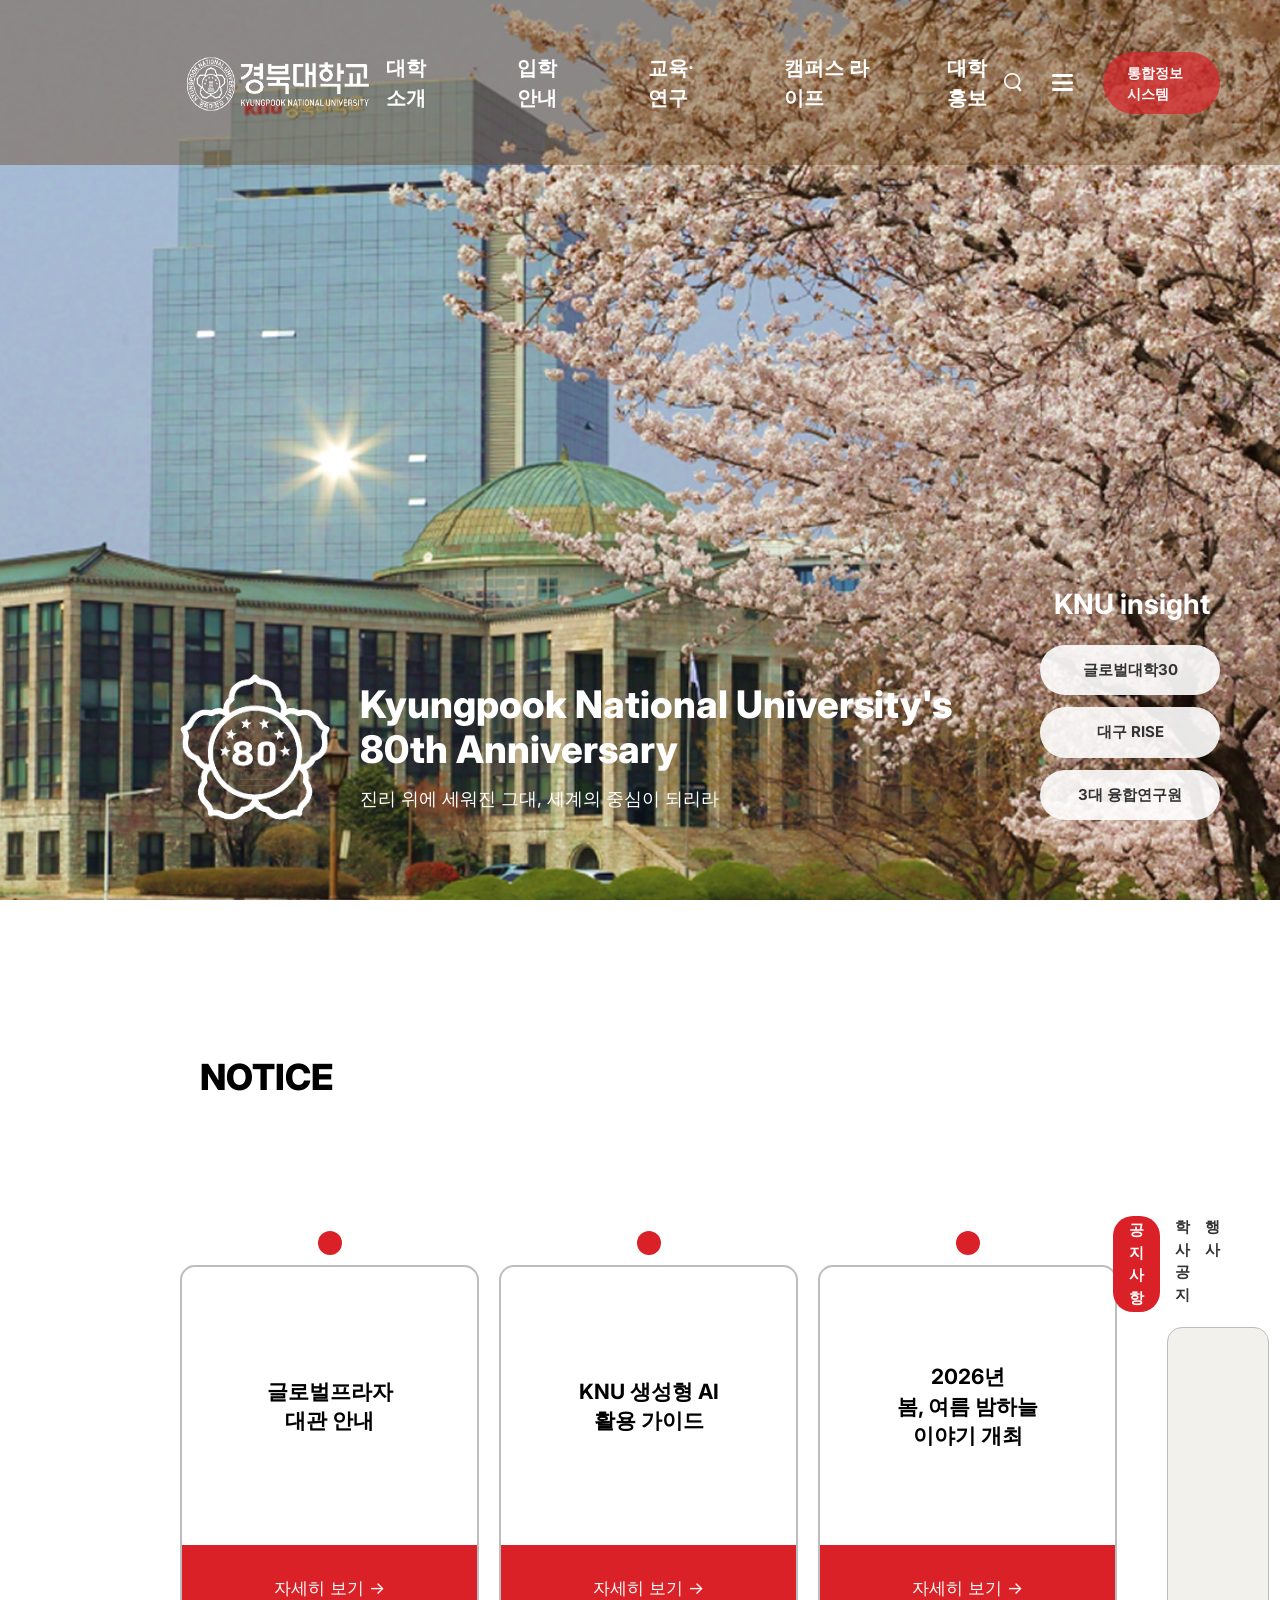
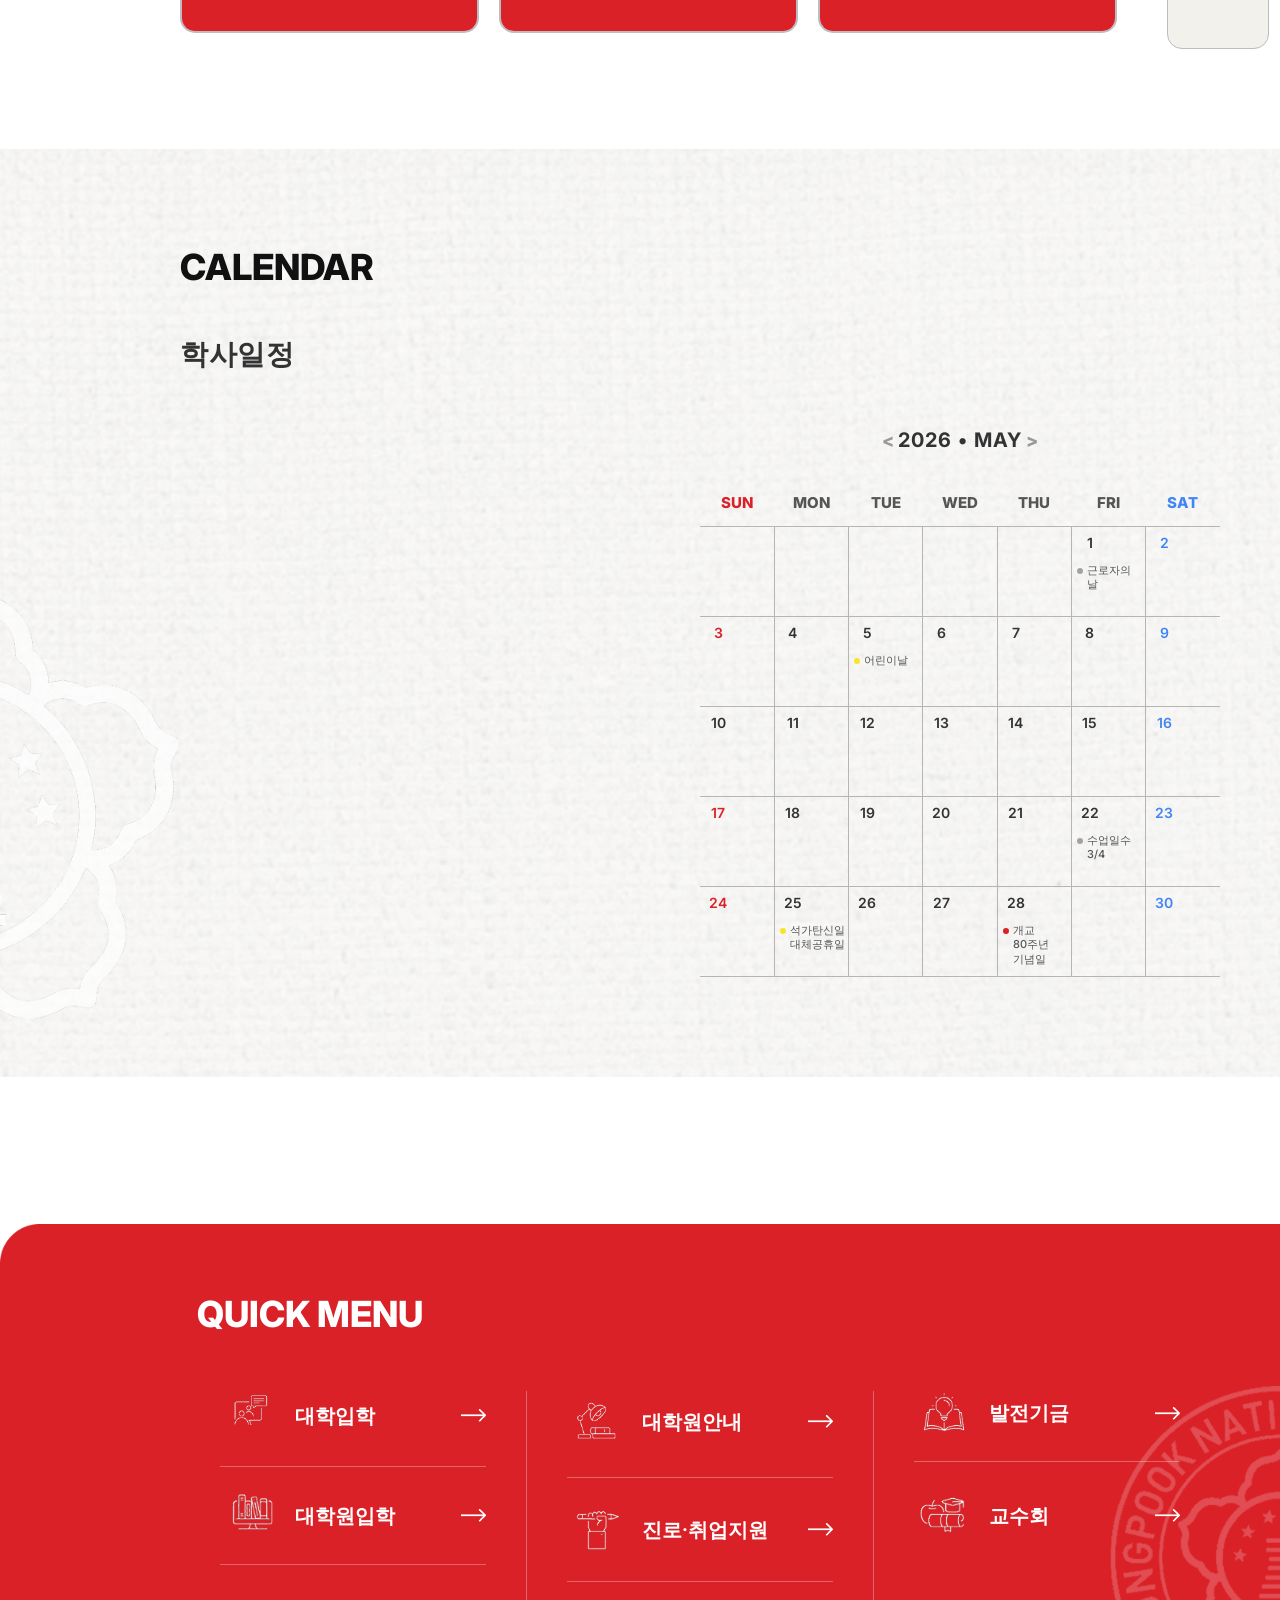
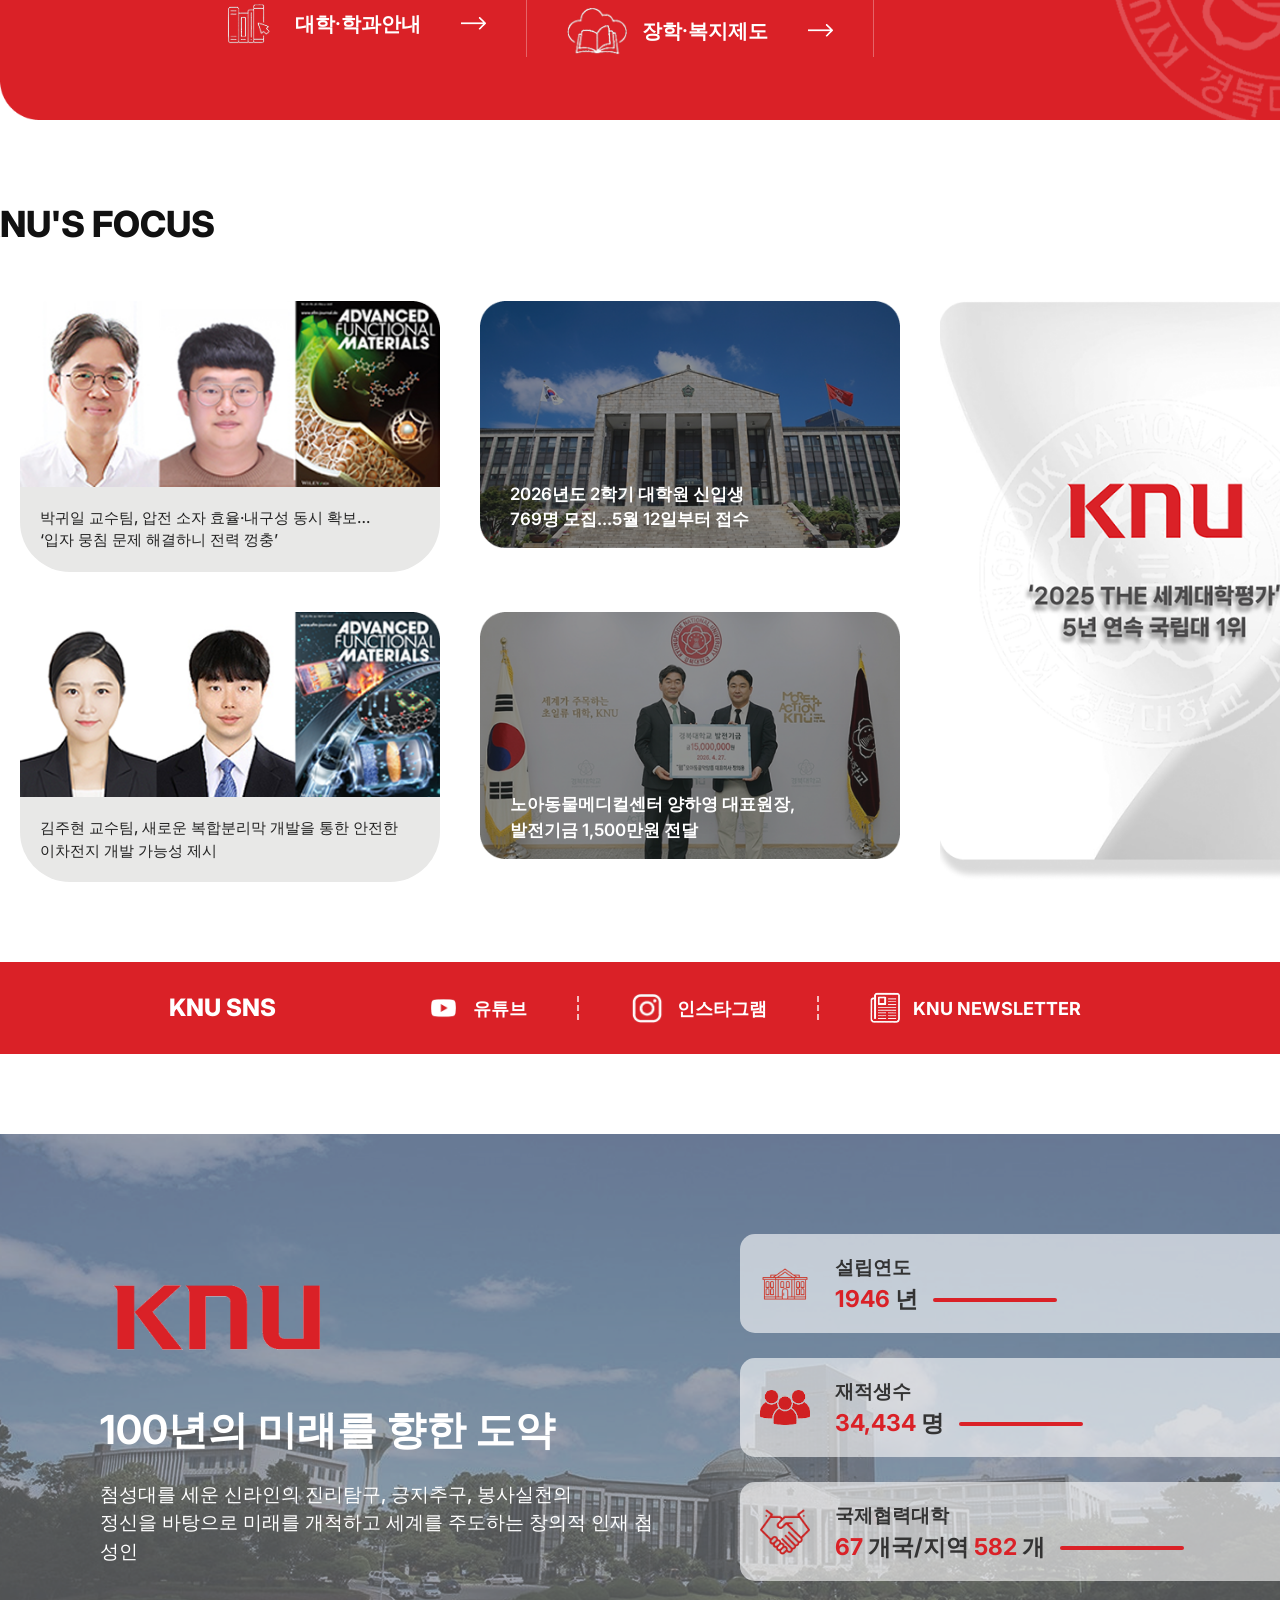
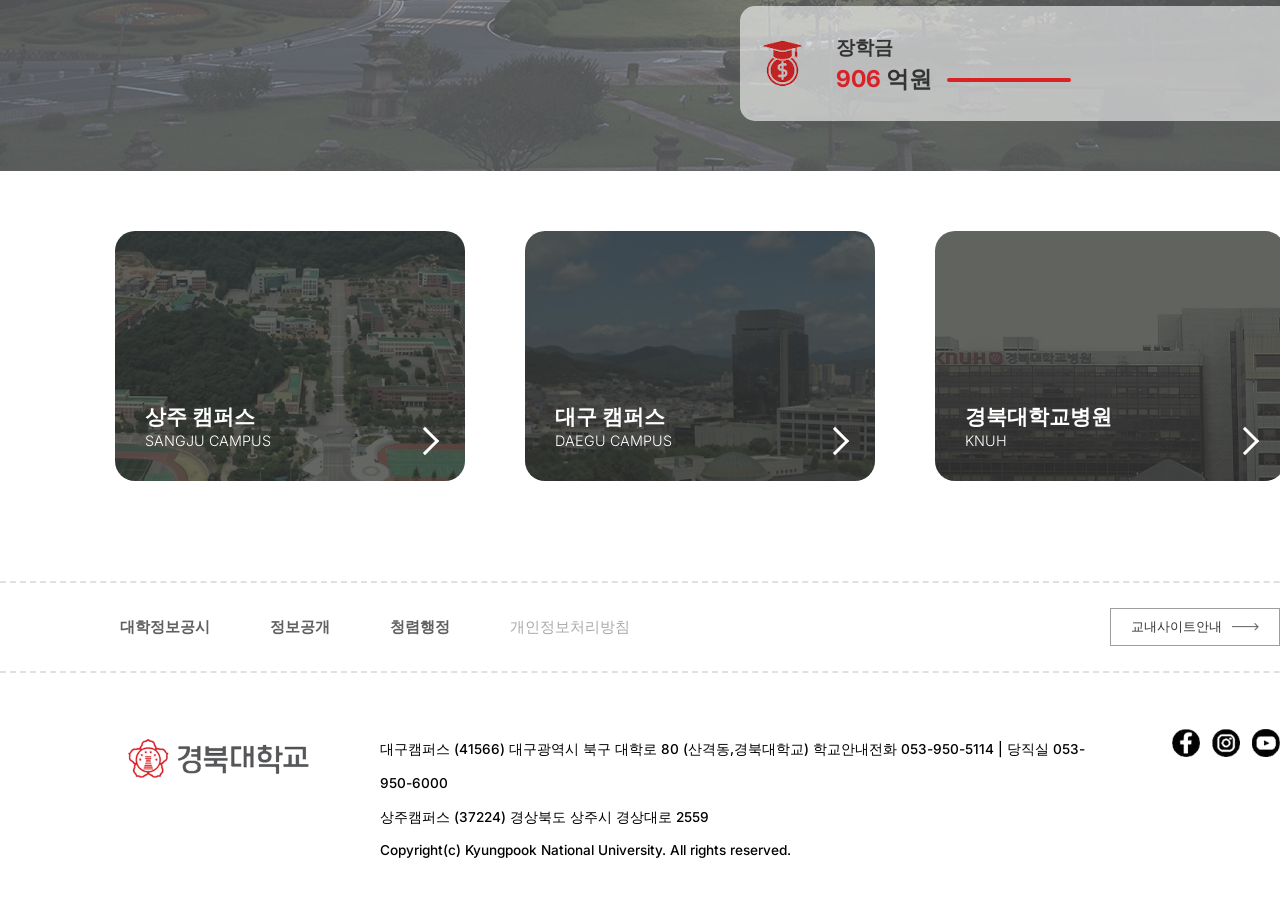
==== index.html @ 0dc63faa "web" ====
<!DOCTYPE html>
<html lang="ko">
<head>
  <meta charset="UTF-8">
  <meta name="viewport" content="width=device-width, initial-scale=1.0">
  <title>경북대학교</title>

  <link rel="icon" href="images/favicon.ico" type="image/png">

  <!--font-->
  <link href="https://fonts.googleapis.com/css2?family=Inter:ital,opsz,wght@0,14..32,100..900;1,14..32,100..900&display=swap" rel="stylesheet">

  <!--css-->
  <link rel="stylesheet" href="css/reset.css">
  <link rel="stylesheet" href="css/main.css">
<body>
  <div id="wrap">

    <div class="main-visual">

      <header class="header">
        <div class="inner flex-between">
          <h1 class="logo">
            <a href="index.html">
              <img src="images/main_logo.png" alt="경북대학교">
            </a>
          </h1>

          <nav class="gnb">
            <ul>
              <li><a href="introduce.html">대학소개</a></li>
              <li><a href="admission.html">입학안내</a></li>
              <li><a href="education.html">교육·연구</a></li>
              <li><a href="campus.html">캠퍼스 라이프</a></li>
              <li><a href="promotion.html">대학홍보</a></li>
            </ul>
          </nav>

          <div class="util">
            <button class="btn-icon"><img src="images/main_icon1.png" alt="돋보기"></button>
            <button class="btn-icon"><img src="images/main_icon2.png" alt="전체보기"></button>
            <a href="https://appfn.knu.ac.kr/login.knu?agentId=4" class="btn-red">통합정보시스템</a>
          </div>
        </div>
      </header>

      <div class="visual-content">
        <div class="inner flex-between align-bottom">
          <div class="anni-box">
            <img src="images/main_80logo.png" alt="80주년로고" class="anni-logo">
            <div class="anni-txt">
              <h2>Kyungpook National University's<br>80th Anniversary</h2>
              <p>진리 위에 세워진 그대, 세계의 중심이 되리라</p>
            </div>
          </div>

          <div class="insight">
            <h3>KNU insight</h3>
            <ul>
              <li><a href="#">글로벌대학30</a></li>
              <li><a href="#">대구 RISE</a></li>
              <li><a href="#">3대 융합연구원</a></li>
            </ul>
          </div>

        </div>
      </div>

    </div>

    <section class="notice">
      <div class="inner">
        <h2 class="sec-title">NOTICE</h2>

        <div class="notice-wrap flex-between align-top">

          <div class="card-area">
            <div class="notice-card">
              <span class="dot"></span>
              <div class="txt-box">
                <div class="card-txt">
                  <h3>글로벌프라자<br>대관 안내</h3>
                </div>
                <a href="#" class="card-btn">자세히 보기 &rarr;</a>
              </div>  
            </div>

            <div class="notice-card">
              <span class="dot"></span>
              <div class="txt-box">
                <div class="card-txt">
                  <h3>KNU 생성형 AI<br>활용 가이드</h3>
                </div>
                <a href="#" class="card-btn">자세히 보기 &rarr;</a>
              </div>  
            </div>

            <div class="notice-card">
              <span class="dot"></span>
              <div class="txt-box">
                <div class="card-txt">
                  <h3>2026년<br>봄, 여름 밤하늘<br>이야기 개최</h3>
                </div>
                <a href="#" class="card-btn">자세히 보기 &rarr;</a>
                </div>
            </div>

          </div>

          <div class="list-area">
            <div class="tab-menu">
              <a href="#" class="active">공지사항</a>
              <a href="#">학사공지</a>
              <a href="#">행사</a>
            </div>
            <div class="list-box">
              <ul>
                <li><a href="#">[사범대학] 전국 대학생 공공데이터 활용 창업 경진대회 개최 안내</a></li>
                <li><a href="#">졸업생 및 제적생 웹메일 계정 삭제 안내</a></li>
                <li><a href="#">경북대학교 대학혁신위원회 규정 전부개정(안) 재공고</a></li>
                <li><a href="#">전북대-경북대-전남대-충남대 연합 2026 나라사랑 독도사랑 국토탐방단 선발자 공고</a></li>
                <li><a href="#">[언어교육센터(토익)] 2026년 5월 23일(토) 졸업자격 모의토익 실시간 직전대비 온라인 특강</a></li>
              </ul>
            </div>
          </div>
        
        </div>
      </div>
    </section>

    <section class="bg-section">
      <div class="inner">

        <div class="calendar-card">

          <div class="cal-top">
            <div class="cal-title-box">
              <h3 class="cal-title">CALENDAR</h3>
              <span class="cal-subtitle">학사일정</span>
            </div>
          </div>

          <div class="cal-content flex-end">
            <div class="cal-table-wrap">

              <div class="cal-nav">
                <button class="btn-prev">&lt;</button>
                <span class="cal-month">2026 &bull; MAY</span>
                <button class="btn-next">&gt;</button>
              </div>

              <table class="cal-table">
                <thead>
                  <tr>
                    <th class="sun">SUN</th>
                    <th>MON</th>
                    <th>TUE</th>
                    <th>WED</th>
                    <th>THU</th>
                    <th>FRI</th>
                    <th class="sat">SAT</th>
                  </tr>
                </thead>
                <tbody>
                  <tr>
                    <td></td>
                    <td></td>
                    <td></td>
                    <td></td>
                    <td></td>
                    <td>
                      <div class="date-cell">
                        <span class="num">1</span>
                        <div class="event-item">
                          <span class="dot dot-grey"></span><span class="e-txt">근로자의 날</span>
                        </div>
                      </div>
                    </td>
                    <td>
                      <div class="date-cell sat"><span class="num">2</span></div>
                    </td>
                  </tr>

                  <tr>
                    <td><div class="date-cell sun"><span class="num">3</span></div></td>
                    <td><div class="date-cell"><span class="num">4</span></div></td>
                    <td>
                      <div class="date-cell">
                        <span class="num">5</span>
                        <div class="event-item">
                          <span class="dot dot-yellow"></span><span class="e-txt">어린이날</span>
                        </div>
                      </div>
                    </td>
                    <td><div class="date-cell"><span class="num">6</span></div></td>
                    <td><div class="date-cell"><span class="num">7</span></div></td>
                    <td><div class="date-cell"><span class="num">8</span></div></td>
                    <td><div class="date-cell sat"><span class="num">9</span></div></td>
                  </tr>

                  <tr>
                    <td><div class="date-cell"><span class="num">10</span></div></td>
                    <td><div class="date-cell"><span class="num">11</span></div></td>
                    <td><div class="date-cell"><span class="num">12</span></div></td>
                    <td><div class="date-cell"><span class="num">13</span></div></td>
                    <td><div class="date-cell"><span class="num">14</span></div></td>
                    <td><div class="date-cell"><span class="num">15</span></div></td>
                    <td><div class="date-cell sat"><span class="num">16</span></div></td>
                  </tr>

                  <tr>
                    <td><div class="date-cell sun"><span class="num">17</span></div></td>
                    <td><div class="date-cell"><span class="num">18</span></div></td>
                    <td><div class="date-cell"><span class="num">19</span></div></td>
                    <td><div class="date-cell"><span class="num">20</span></div></td>
                    <td><div class="date-cell"><span class="num">21</span></div></td>
                    <td>
                      <div class="date-cell">
                        <span class="num">22</span>
                        <div class="event-item">
                          <span class="dot dot-grey"></span><span class="e-txt">수업일수 3/4</span>
                    </td>
                    <td><div class="date-cell sat"><span class="num">23</span></div></td>
                  </tr>

                  <tr>
                    <td><div class="date-cell sun"><span class="num">24</span></div></td>
                    <td>
                      <div class="date-cell">
                        <span class="num">25</span>
                        <div class="event-item">
                          <span class="dot dot-yellow"></span><span class="e-txt">석가탄신일 대체공휴일</span>
                        </div>
                      </div>
                    </td>
                    <td><div class="date-cell"><span class="num">26</span></div></td>
                    <td><div class="date-cell"><span class="num">27</span></div></td>
                    <td>
                      <div class="date-cell">
                        <span class="num">28</span>
                        <div class="event-item">
                          <span class="dot dot-red"></span><span class="e-txt">개교 80주년 기념일</span>
                        </div>
                      </div>
                    </td>
                    <td></td> <td><div class="date-cell sat"><span class="num">30</span></div></td>
                  </tr>
                </tbody>
              </table>

            </div>
          </div>
          
        </div>

      </div>
    </section>

    <section class="quick-menu">
      <div class="inner">
        <h2 class="qm-title">QUICK MENU</h2>

        <div class="qm-wrap">
          <ul class="qm-list">
            <li><a href="#">
                <img src="images/quickmenu_1.png" alt="대학입학">
                <span>대학입학</span>
                <span class="arrow-icon"></span>
            </a></li>
            <li><a href="#">
                <img src="images/quickmenu_2.png" alt="대학원입학">
                <span>대학원입학</span>
                <span class="arrow-icon"></span>
            </a></li>
            <li><a href="#">
                <img src="images/quickmenu_3.png" alt="학과안내">
                <span>대학·학과안내</span>
                <span class="arrow-icon"></span>
            </a></li>
          </ul>

          <ul class="qm-list">
            <li><a href="#">
                <img src="images/quickmenu_4.png" alt="대학원안내">
                <span>대학원안내</span>
                <span class="arrow-icon"></span>
            </a></li>
            <li><a href="#">
                <img src="images/quickmenu_5.png" alt="취업지원">
                <span>진로·취업지원</span>
                <span class="arrow-icon"></span>
            </a></li>
            <li><a href="#">
                <img src="images/quickmenu_6.png" alt="복지제도">
                <span>장학·복지제도</span>
                <span class="arrow-icon"></span>
            </a></li>
          </ul>

          <ul class="qm-list">
            <li><a href="#">
                <img src="images/quickmenu_7.png" alt="발전기금">
                <span>발전기금</span>
                <span class="arrow-icon"></span>
            </a></li>
            <li><a href="#">
                <img src="images/quickmenu_8.png" alt="교수회">
                <span>교수회</span>
                <span class="arrow-icon"></span>
            </a></li>
          </ul>
        </div>
      </div>
    </section>

    <section class="focus-section">
      <header class="section-header">
        <h2 class="header-title">KNU'S FOCUS</h2>
      </header>

      <div class="focus-layout">
        <div class="focus-left-grid">

          <div class="grid-column">
            <div class="card new-card">
              <div class="img-wrapper">
                <img src="images/knufocus_news1.png" alt="뉴스1">
              </div>
              <p class="news-txt">박귀일 교수팀, 압전 소자 효율‧내구성 동시 확보… <br>
              ‘입자 뭉침 문제 해결하니 전력 껑충’</p>
            </div>
            <div class="card new-card">
              <div class="img-wrapper">
                <img src="images/knufocus_news2.png" alt="뉴스2">
              </div>
              <p class="news-txt">김주현 교수팀, 새로운 복합분리막 개발을 통한 안전한<br>
              이차전지 개발 가능성 제시</p>
            </div>
          </div>

          <div class="grid-column">
            <div class="card bg-card">
              <img src="images/knufocus_news3.png" alt="뉴스3">
              <div class="overlay">
                <p>2026년도 2학기 대학원 신입생<br>769명 모집...5월 12일부터 접수</p>
              </div>
            </div>
            <div class="card bg-card">
              <img src="images/knufocus_news4.png" alt="뉴스4">
              <div class="overlay">
                <p>노아동물메디컬센터 양하영 대표원장,<br>발전기금 1,500만원 전달</p>
              </div>
            </div>
          </div>

        </div>

        <div class="focus-right">
          <div class="card tall-card">
            <img src="images/knufocus_news5.png" alt="뉴스5">
          </div>
        </div>
      </div>
    </section>
    
    <section class="sns-banner">
      <div class="inner">
        <h2 class="sns-title">KNU SNS</h2>

        <div class="sns-links">
          <a href="https://www.youtube.com/c/knu%EA%B2%BD%EB%B6%81%EB%8C%80%ED%95%99%EA%B5%90" class="sns-item">
            <img src="images/sns_icon_you.png" alt="유튜브">
            <span>유튜브</span>
          </a>

          <span class="divider"></span>

          <a href="https://www.instagram.com/knuofficial/" class="sns-item">
            <img src="images/sns_icon_insta.png" alt="인스타그램">
            <span>인스타그램</span>
          </a>

          <span class="divider"></span>

          <a href="https://www.knu.ac.kr/wbbs/wbbs/bbs/btin/list.action?bbs_cde=28&menu_idx=214" class="sns-item">
            <img src="images/sns_icon_news.png" alt="뉴스레터">
            <span>KNU NEWSLETTER</span>
          </a>

        </div>
      </div>
    </section>

    <section class="info-section">
      <div class="container">
        <div class="content-left">
          <img src="images/knu_red_logo.png" alt="KNU logo" class="logo">
          <h1>100년의 미래를 향한 도약</h1>
          <p>첨성대를 세운 신라인의 진리탐구, 긍지추구, 봉사실천의<br>
            정신을 바탕으로 미래를 개척하고 세계를 주도하는 창의적 인재 첨성인</p>
        </div>

        <div class="stats-right">
          <div class="stat-item">
            <img src="images/icon_1946.png" alt="설립연도">
            <div class="wrapper">
              <p class="label">설립연도</p>
              <div class="value-line-container">
                <p class="value"><span class="highlights">1946</span> 년</p>
                <div class="line" style="width: 60%;"></div>
              </div>
            </div>
          </div>

          <div class="stat-item">
            <img src="images/icon_34434.png" alt="재적생수">
            <div class="wrapper">
              <p class="label">재적생수</p>
              <div class="value-line-container">
                <p class="value"><span class="highlights">34,434</span> 명</p>
                <div class="line" style="width: 85%;"></div>
              </div>
            </div>
          </div>

          <div class="stat-item">
            <img src="images/icon_582.png" alt="국제협력대학">
            <div class="wrapper">
              <p class="label">국제협력대학</p>
              <div class="value-line-container">
                <p class="value"><span class="highlights">67</span> 개국/지역 <span class="highlights">582</span> 개</p>
                <div class="line" style="width: 40%;"></div>
              </div>
            </div>
          </div>
          
          <div class="stat-item">
            <img src="images/icon_906.png" alt="장학금">
            <div class="wrapper last-wrapper">
              <p class="label">장학금</p>
              <div class="value-line-container">
                <p class="value"><span class="highlights">906</span> 억원</p>
                <div class="line" style="width: 70%;"></div>
              </div>
            </div>
          </div>
        </div>
      </div>
    </section>

    <section class="campus-section">
      <div class="campus-container">
        <div class="campus-card">
          <img src="images/campus_sangju.png" alt="상주 캠퍼스">
          <div class="card-text">
            <div class="text-group">
              <h3>상주 캠퍼스<br><span>SANGJU CAMPUS</span></h3>
            </div>
            <div class="arrow"></div>
          </div>
        </div>

        <div class="campus-card">
          <img src="images/campus_daegu.png" alt="대구 캠퍼스">
          <div class="card-text">
            <div class="text-group">
              <h3>대구 캠퍼스<br><span>DAEGU CAMPUS</span></h3>
            </div>
            <div class="arrow"></div>
          </div>
        </div>

        <div class="campus-card">
          <img src="images/campus_knuh.png" alt="경북대학교병원">
          <div class="card-text">
            <div class="text-group">
              <h3>경북대학교병원<br><span>KNUH</span></h3>
            </div>
            <div class="arrow"></div>
          </div>
        </div>
      </div>
    </section>
    
    <footer class="footer">
      <div class="footer-line-wrapper">
        <div class="footer-container">
          <div class="footer-links">
            <div class="nav-links">
              <span>대학정보공시</span>
              <span>정보공개</span>
              <span>청렴행정</span>
              <span class="light-text">개인정보처리방침</span>
            </div>
            <div class="site-map-box">
              교내사이트안내 <img src="images/footer_arrow.png" class="footer-arrow">
            </div>
          </div>
        </div>
      </div>

      <div class="footer-container">
        <div class="footer-bottom">
          <img src="images/footer_logo.png" class="footer-logo">
          <div class="footer-address">
            <p>대구캠퍼스 (41566) 대구광역시 북구 대학로 80 (산격동,경북대학교) 학교안내전화 053-950-5114 | 당직실 053-950-6000</p>
            <p>상주캠퍼스 (37224) 경상북도 상주시 경상대로 2559</p>
            <p class="copyright">Copyright(c) Kyungpook National University. All rights reserved.</p>
          </div>
          <div class="footer-sns">
            <a href="https://www.facebook.com/knuofficial1946"><img src="images/footer_facebook.png"></a>
            <a href="https://www.instagram.com/knuofficial/"><img src="images/footer_insta.png"></a>
            <a href="https://www.youtube.com/channel/UCzwooQuzcU_uBSEMX3G7cDw"><img src="images/footer_youtube.png"></a>
          </div>
        </div>
      </div>
    </footer>

  </div><!--#wrap-->
  <script src="js/main.js"></script>
</body>
</html>
---- css/main.css ----
body{
  font-family: "Inter", sans-serif;
  color: #333;
}

#wrap{
  width: 100%;
  min-width: 1400px;
  overflow: hidden;
}

.inner{
  max-width: 1550px;
  margin: 0 auto;
  padding: 0 40px;
}

/* 공통 */
.flex-between{
  display: flex;
  justify-content: space-between;
  align-items: center;
}
.flex-end{
  display: flex;
  justify-content: flex-end;
  align-items: center;
}
.align-bottom{
  align-items: flex-end;
}

/* 1 */
.main-visual{
  position: relative;
  width: 100%;
  height: 100vh;
  background-image: url(../images/main_bg.png);
  background-size: cover;
  background-position: center;
  background-repeat: no-repeat;
}

.header{
  position: absolute;
  top: 0;
  left: 0;
  width: 100%;
  height: 165px;
  background-color: rgba(104, 61, 17, 0.4);
  padding: 30px 0;
  color: #fff;
  z-index: 10;
}

.header .inner{
  height: 100%;
}

.header .logo img{
  height: 60px;
  width: auto;
  display: block;
  margin-top: 27px;
}

.gnb ul{
  display: flex;
  gap: 75px;
}

.gnb ul li a{
  font-weight: 600;
  font-size: 20px;
  color: #fff;
  transition: opacity 0.3s;
}

.gnb ul li a:hover{
  opacity: 0.7;
}

.util{
  display: flex;
  align-items: center;
  gap: 30px;
}

.util .btn-icon{
  color: #fff;
  font-size: 20px;
}

.util .btn-red{
  background-color: rgba(218, 33, 39, 0.7);
  color: #fff;
  padding: 10px 24px;
  border-radius: 50px;
  font-weight: bold;
  font-size: 14px;
  transition: background-color 0.3s ease;
}

.util .btn-red:hover{
  background-color: #DA2127; 
}

.visual-content{
  position: absolute;
  bottom: 80px;
  width: 100%;
  color: #fff;
  z-index: 10;
}

.anni-box{
  display: flex;
  align-items: center;
  gap: 30px;
}

.anni-logo{
  width: 150px;
}

.anni-txt h2{
  font-size: 38px;
  line-height: 1.2;
  font-weight: 800;
  margin-bottom: 12px;
}

.anni-txt p{
  font-size: 18px;
  font-weight: 400;
}

.insight{
  text-align: right;
}

.insight h3{
  font-size: 28px;
  font-weight: 700;
  margin-bottom: 20px;
  padding-right: 10px;
}

.insight ul{
  display: flex;
  flex-direction: column;
  gap: 12px;
}

.insight ul li a{
  display: inline-block;
  background-color: rgba(255, 255, 255, 0.9);
  color: #333;
  padding: 14px 18px;
  border-radius: 50px;
  font-weight: 700;
  font-size: 15px;
  text-align: center;
  min-width: 180px;
  transition: background 0.3s;
}

.insight ul li a:hover{
  background-color: #fff;
}

.align-top {
  align-items: flex-start;
}


/* 3 */
.notice{
  padding: 100px 0;
}

.sec-title{
  font-size: 36px;
  font-weight: 800;
  color: #000;
  margin-bottom: 50px;
  margin-left: 20px;
  margin-top: 50px;
}

.notice-wrap{
  display: flex;
  justify-content: space-between;
  align-items: center;
  gap: 50px;
  margin-top: 112px;
}

.card-area{
  display: flex;
  gap: 20px;
  width: 987px;
}
.notice-card{
 width: calc(100% / 3);
}
.notice-card .txt-box{
  border: 2px solid #BCBDC1;
  border-radius: 15px;
  background-color: #fff;
}

.notice-card .dot{
  display: block;
  width: 24px;
  height: 24px;
  background-color: #DA2127;
  border-radius: 50%;
  margin: 0 auto 10px;
}

.card-txt{
  height: 278px;
  text-align: center;
  flex-grow: 1;
  display: flex;
  align-items: center;
  justify-content: center;
}

.card-txt h3{
  font-size: 21px;
  font-weight: 700;
  line-height: 1.4;
  color: #000;
}

.card-btn{
  display: flex;
  background-color: #DA2127;
  color: #fff;
  align-items: center;
  text-align: center;
  height: 86px;
  border-radius: 0 0 13px 13px;
  font-weight: 400;
  font-size: 17px;
  justify-content: center;
}

.list-area{
  width: calc(100% - 987px);
  display: flex;
  flex-direction: column;
}

.tab-menu{
  display: flex;
  justify-content: flex-end;
  gap: 15px;
  margin-bottom: 15px;
}

.tab-menu a{
  font-size: 15px;
  font-weight: 700;
  color: #333;
}

.tab-menu a.active{
  background-color: #DA2127;
  color: #fff;
  padding: 3px 16px;
  border-radius: 20px;
}

.list-box{
  background-color: #f2f1eb;
  border: 1px solid #BCBDC1;
  border-radius: 15px;
  padding: 50px;
  flex-grow: 1;
}

.list-box ul{
  display: flex;
  flex-direction: column;
  height: 100%;
  justify-content: space-between;
}

.list-box ul li{
  border-bottom: 1px solid #BCBDC1;
  padding-bottom: 7px;
  margin-bottom: 15px;
}

.list-box ul li:last-child{
  border-bottom: none;
  padding-bottom: 0;
}

.list-box ul li a{
  font-size: 15px;
  color: #333;
  display: block;
  white-space: nowrap;
  overflow: hidden;
  text-overflow: ellipsis;
}

.card-btn:hover{
  opacity: 0.8;
  transition: opacity 0.3s ease; 
}

.card-btn{
  transition: opacity 0.3s ease;
}

/* 4 */
.cal-content .cal-table-wrap{
  width: 50%;
}

.cal-content .cal-table-wrap .cal-nav{
  text-align: center;
  margin-bottom: 25px;
}

.cal-content .cal-table-wrap .cal-table{
  width: 100%;
}

.bg-section{
  width: 100%;
  padding: 100px 0;
  background-image: url(../images/calendar_bg.png);
  background-size: cover;
  background-position: center;
  background-repeat: no-repeat;
}

.cal-top {
  display: flex;
  justify-content: space-between; 
  align-items: center;            
  padding-bottom: 20px;
  margin-bottom: 30px;
}

.cal-title-box {
  display: flex;
  flex-direction: column;
  gap: 8px;
}

.cal-title {
  font-size: 36px;   
  font-weight: 800;    
  color: #111;
  line-height: 1;
  margin-bottom: 40px;
}

.cal-subtitle {
  font-size: 28px;
  font-weight: 600;    
  color: #333;
  letter-spacing: 0.5px;
}


.cal-nav button {
  background: none;
  border: none;
  font-size: 18px;
  font-weight: 800;
  color: #999;
  cursor: pointer;
}

.cal-month {
  font-size: 20px;     
  font-weight: 700;   
  color: #333;     
  letter-spacing: 1px;
}

.cal-table{
  width: 100%;
  border-collapse: collapse;
  table-layout: fixed;
}

.cal-table td{
  border: 1px solid #b6b5b4;
}

.cal-table th{
  padding: 12px 0;
  font-size: 15px;
  font-weight: 800;
  color: #555;
  text-align: center;
}

.cal-table th.sun, .cal-table td .date-cell.sun .num{
  color: #DA2127;
}
.cal-table th.sat, .cal-table td .date-cell.sat .num{
  color: #4285F4;
}

.cal-table td{
  height: 90px;
  vertical-align: top;
  padding: 5px;
}

.date-cell{
  display: flex;
  flex-direction: column;
  align-items: flex-start;
  width: 100%;
  height: 100%;
}

.date-cell .num{
  font-size: 14px;
  font-weight: 600;
  color: #333;
  display: flex;
  justify-content: center;
  width: 26px;
  height: 26px;
  border-radius: 50%;
  margin-bottom: 5px;
}

.event-item{
  display: flex;
  align-items: flex-start;
  gap: 4px; 
  width: 100%;
  margin-bottom: 3px;
}

.event-item .dot{
  display: inline-block;
  width: 6px; 
  height: 6px;
  border-radius: 50%;
  flex-shrink: 0; 
  margin-top: 5px; 
}

.dot-red{
  background-color: #DA2127;
}
.dot-grey{
  background-color: #a2a2a1;
}
.dot-yellow{
  background-color: #f7e529;
}

.event-item .e-txt{
  font-size: 11px; 
  font-weight: 500;
  color: #555;
  line-height: 1.3;
  word-break: keep-all; 
}

.cal-table th{
  border-top: none;
}

.cal-table tr:last-child td{
  border-bottom: none; 
}

.cal-table th:first-child, 
.cal-table td:first-child{
  border-left: none; 
}

.cal-table th:last-child, 
.cal-table td:last-child{
  border-right: none;
}

.cal-table tbody tr:last-child td{
  border-bottom: 1px solid #b6b5b4;
}

/* 5 */
.quick-menu{
  margin-top: 130px;
  background-image: url(../images/quickmenu_bg.png);
  background-size: 80% auto;
  background-size: contain;
  background-position: center;
  background-repeat: no-repeat;
  padding: 80px 0;
  color: #fff;
  position: relative;
}

.inner{
  max-width: 80%;
  margin: 0 auto;
}

.qm-title{
  font-size: 36px;
  font-weight: 800;
  margin-bottom: 50px;
  margin-left: 17px;
}

.qm-wrap{
  display: flex;
  justify-content: space-between;
  padding: 0 40px;
}

.qm-list{
  flex: 1;
  padding-right: 40px;
  border-right: 1px solid rgba(255, 255, 255, 0.3);
  margin-right: 40px;
}

.qm-list:last-child{
  border-right: none;
  margin-right: 0;
  padding-right: 0;
}

.qm-list li{
  margin-bottom: 25px;
  padding-bottom: 25px; 
  border-bottom: 1px solid rgba(255, 255, 255, 0.3);
}

.qm-list li:last-child {
  border-bottom: none;
  margin-bottom: 0;
  padding-bottom: 0;
}

.qm-list li a{
  display: flex;
  align-items: center;
  color: #fff;
  font-size: 20px;
  font-weight: 600;
  transition: opacity 0.3s ease;
}

.qm-list li a:hover {
  opacity: 0.7;
}

.qm-list li img:first-child{
  width: 60px;
  margin-right: 15px;
}

.arrow-icon{
  width: 25px;
  height: 25px;
  background: url('../images/quick_arrow.png') no-repeat center center;
  background-size: contain;
  margin-left: auto;
}



/* 6 */
.focus-section{
  max-width: 1500px;
  margin: 60px auto; 
  padding: 0 20px;
}

.focus-section .section-header{
  margin-bottom: 24px;
}

.focus-section .header-title{
  font-size: 36px;
  font-weight: 800;
  color: #111;
  margin-left: -45px;
  margin-bottom: 50px;
}

.focus-layout{
  display: flex;
  gap: 40px;
  align-items: stretch;
}

.focus-left-grid{
  flex: 2;
  display: flex;
  gap: 40px;
}

.grid-column{
  flex: 1;
  display: flex;
  flex-direction: column;
  gap: 40px;
}

.focus-right{
  flex: 1;
  display: flex;
}

.focus-section .card{
  display: flex;
  flex-direction: column;
  position: relative;
  flex: 1;
}

.focus-section .new-card .img-wrapper{
  width: 100%;
}

.focus-section .new-card .img-wrapper img{
  width: 100%;
  display: block;
}

.focus-section .new-card .news-txt{
  background-color: #e8e8e7;
  border-radius: 0 0 50px 50px;
  padding: 20px 20px;
  margin: 0;
  font-size: 15px;
  color: #222;
  font-weight: 500;
  word-break: keep-all;
  flex: 1;
}

.focus-section .bg-card img{
  width: 100%;
  display: block;
}

.focus-section .bg-card .overlay{
  position: absolute;
  bottom: 0;
  left: 0;
  width: 100%;
  padding: 14px 20px;
}

.focus-section .bg-card .overlay p{
  color: #fff;
  font-size: 17px;
  font-weight: 600;
  padding: 25px 10px;
}

.focus-section .tall-card img{
  width: 100%;
  height: 100%;
  object-fit: cover;
  display: block;
}

.focus-section .card img {
  transition: filter 0.3s ease, transform 0.3s ease; 
}

.focus-section .card:hover img {
  filter: brightness(0.7);
  cursor: pointer;
}

/* 7 */
.sns-banner{
  width: 100%;
  background-color: #DA2127;
  padding: 28px 0;
  margin-top: 80px;
  margin-bottom: 80px;
}

.sns-banner .inner{
  max-width: 1400px;
  margin: 0 auto;
  padding: 0 20px;
  display: flex;
  align-items: center;
  justify-content: center;
}

.sns-banner .sns-title{
  color: #fff;
  font-size: 24px;
  font-weight: 800;
  transform: translateX(-150px);
}

.sns-banner .sns-links{
  display: flex;
  align-items: center;
  gap: 50px;
}

.sns-banner .sns-item{
  display: flex;
  align-items: center;
  gap: 12px;
  color: #fff;
  font-size: 18px;
  font-weight: 700;
  text-decoration: none;
}

.sns-banner .sns-item img{
  height: 32px;
  object-fit: contain;
}

.sns-banner .divider{
  display: inline-block;
  height: 24px;
  border-left: 2px dashed rgba(255, 255, 255, 0.7);
}

.sns-banner .sns-item:hover{
  opacity: 0.6; 
  transition: opacity 0.3s ease; 
}

.sns-banner .sns-item{
  cursor: pointer;
  transition: opacity 0.3s ease;
}

/* 8 */
.info-section{
  background: url(../images/bg_100years.png) no-repeat center center / cover;
  background-size: cover;
  background-position: center;
  padding: 50px 20px;
  color: #fff;
}

.container{
  max-width: 1200px;
  margin: 0 auto;
  display: flex;
  justify-content: space-between;
  align-items: center;
  gap: 80px;
}

.content-left{
  flex: 1;
  margin-bottom: 80px;
}

.logo{
  width: 250px;
  margin-bottom: 25px;
}

.content-left h1{
  font-size: 2.5rem;
  margin-bottom: 20px;
}

.content-left p{
  font-size: 1.2rem;
  font-weight: 500;
}

.stats-right{
  flex: 1;
  display: flex;
  flex-direction: column;
  gap: 25px;
  margin-top: 50px;
  line-height: 27px;
}

.stat-item{
  background: rgba(255, 255, 255, 0.6);
  color: #333;
  padding: 20px;
  border-radius: 15px;
  display: flex;
  align-items: center;
  gap: 25px;
}

.stat-item img{
  width: 50px;
  height: 50px;
  object-fit: contain;
}

.label{
  font-size: 1.17rem;
  color: #333;
  margin: 0;
  font-weight: 700;
}

.value{
  font-size: 1.45rem; 
  font-weight: bold; 
  margin: 0;
  white-space: nowrap;
}

.value-line-container{
  display: flex;
  align-items: center; 
  gap: 15px;
  margin-top: 5px;          
}

.highlights{
  color: #DA2127;
}

.line{
  height: 4px;
  background-color: #DA2127;
  border-radius: 2px;
  margin-top: 0px;
  min-width: 124px;
}

.stats-right .stat-item:nth-child(4) img{
  width: 75px;
  height: 75px;
  margin-left: -15px; 
}

.label:nth-child(4){
  margin-left: 10px;
}

.last-wrapper {
  transform: translateX(-9px);
  transition: none;
}

/* 9 */
.campus-section{
  padding: 60px 20px;
}

.campus-container{
  display: flex;
  gap: 60px;
  justify-content: center;
  flex-wrap: wrap;
  max-width: 1200px;
  margin: 0 auto;
}

.campus-card{
  position: relative;
  width: 350px;
  height: 250px;
  overflow: hidden; 
  cursor: pointer;
  flex-shrink: 0;
  border-radius: 20px;
}

.campus-card img{
  width: 484px;
  height: 371px;
  object-fit: cover;
}

.card-text{
  position: absolute;
  bottom: 30px;
  left: 30px;
  right: 30px;
  color: #fff;
  display: flex;
  flex-direction: row;     
  justify-content: space-between; 
  align-items: flex-end;
  height: auto;
}

.text-group{
  display: flex;
  flex-direction: column;
}

.card-text h3{
  margin: 0;
  font-size: 1.3rem;
  line-height: 1.4; 
  font-weight: 700;
}

.card-text span{
  font-size: 0.9rem; 
  font-weight: 300; 
  display: block;
}

.arrow{
  width: 20px;
  height: 20px;
  border-top: 3px solid #fff;
  border-right: 3px solid #fff;
  transform: rotate(45deg);
  align-self: flex-end;    
  margin-top: 20px;
}

.campus-card:hover .card-text{
  opacity: 0.7; 
  transition: opacity 0.3s ease; 
}

.campus-card:hover .arrow{
  border-color: rgba(255, 255, 255, 0.7); 
  transition: border-color 0.3s ease;
}

/* 10 */
.footer{
  width: 100%; 
  padding-top: 40px; 
}

.footer-line-wrapper{
  border-top: 2px dashed #e0e0e0;
  border-bottom: 2px dashed #e0e0e0;
  margin-bottom: 60px;
}

.footer-container{ 
  max-width: 1200px; 
  margin: 0 auto; 
  padding: 0 20px; 
}

.footer-links{
  display: flex;
  justify-content: space-between;
  align-items: center;
  padding: 25px 0;
}

.nav-links{
  display: flex;
  gap: 60px; 
  font-size: 0.95rem;
  font-weight: 700; 
  color: #606060;
}

.site-map-box{
  padding: 8px 20px;
  border: 1px solid #9D9D9D; 
  display: flex;
  align-items: center;
  cursor: pointer;
  font-weight: 500;
  font-size: 0.8rem;
}

.footer-bottom{ 
  display: flex;
  align-items: flex-start; 
  justify-content: space-between; 
  gap: 30px; 
  padding-bottom: 40px; 
}

.footer-logo{ 
  width: 200px;
  margin-top: -13px; 
}

.footer-address{ 
  font-size: 0.85rem;
  font-weight: 500;
  color: #000; 
  line-height: 2.5; 
  flex: 1; 
  margin: 0 30px; 
  min-width: 0;
}

.light-text{
  color: #aaa;
  font-weight: 500;
}

.footer-sns{
  display: flex;
  gap: 12px; 
  flex-shrink: 0; 
  align-items: center; 
  height: 30px;
  margin-top: -5px;
}
.footer-sns img{ 
  width: 28px;
  height: 28px;      
  object-fit: contain;
  flex-shrink: 0;   
  cursor: pointer; 
  display: block;
}
.footer-arrow{
  width: 27px; 
  margin-left: 10px; 
}

/* Go top button */
.go-top{
  position: fixed;
  right: 36px;
  bottom: 36px;
  z-index: 100;
  width: 64px;
  height: 64px;
  border: 0;
  border-radius: 50%;
  background-color: #DA2127;
  color: #fff;
  display: flex;
  flex-direction: column;
  align-items: center;
  justify-content: center;
  gap: 4px;
  box-shadow: 0 8px 24px rgba(0, 0, 0, 0.22);
  cursor: pointer;
  opacity: 0;
  visibility: hidden;
  transform: translateY(12px);
  transition: opacity 0.3s ease, transform 0.3s ease, background-color 0.3s ease;
}

.go-top.is-visible{
  opacity: 1;
  visibility: visible;
  transform: translateY(0);
}

.go-top:hover{
  background-color: #DA2127;
}

.go-top span{
  width: 10px;
  height: 10px;
  border-top: 2px solid currentColor;
  border-left: 2px solid currentColor;
  transform: rotate(45deg);
}

.go-top strong{
  font-size: 11px;
  line-height: 1;
  letter-spacing: 0.5px;
}

.go-top:focus-visible{
  outline: 3px solid #fff;
  outline-offset: 3px;
}

@media (max-width: 768px){
  .go-top{
    right: 18px;
    bottom: 18px;
    width: 54px;
    height: 54px;
  }
}

@media (prefers-reduced-motion: reduce){
  .go-top{
    transition: none;
  }
}

/* introduce.html */
.intro-page{
  font-family: "Noto Sans KR", sans-serif;
  color: #333;
  background: #fff;
}

.intro-page #wrap{
  min-width: 1180px;
  overflow: visible;
}

.intro-header{
  position: absolute;
  top: 0;
  left: 0;
  z-index: 10;
  width: 100%;
  height: 150px;
  background: rgba(218, 33, 39, 0.72);
  color: #fff;
}

.intro-header-inner{
  width: min(1780px, calc(100% - 100px));
  height: 100%;
  margin: 0 auto;
  display: flex;
  align-items: center;
}

.intro-logo{
  width: 290px;
  flex-shrink: 0;
}

.intro-logo img{
  width: 100%;
}

.intro-gnb{
  flex: 1;
  display: flex;
  justify-content: center;
  gap: clamp(45px, 5.5vw, 110px);
}

.intro-gnb a{
  position: relative;
  padding: 58px 0;
  font-size: 20px;
  font-weight: 700;
  white-space: nowrap;
}

.intro-gnb a.active::after{
  content: "";
  position: absolute;
  left: 0;
  right: 0;
  bottom: 0;
  height: 4px;
  background: #fff;
}

.intro-utils{
  width: 290px;
  display: flex;
  justify-content: flex-end;
  align-items: center;
  gap: 26px;
}

.intro-utils button{
  color: #fff;
}

.search-icon{
  width: 24px;
  height: 24px;
  border: 3px solid #fff;
  border-radius: 50%;
  position: relative;
}

.search-icon::after{
  content: "";
  position: absolute;
  right: -6px;
  bottom: -4px;
  width: 9px;
  height: 3px;
  background: #fff;
  transform: rotate(48deg);
  border-radius: 2px;
}

.menu-icon{
  width: 29px;
  display: grid;
  gap: 6px;
}

.menu-icon i{
  display: block;
  height: 3px;
  background: #fff;
  border-radius: 2px;
}

.system-link{
  padding: 11px 16px;
  border-radius: 28px;
  background: rgba(255,255,255,.76);
  color: #333;
  font-size: 14px;
  font-weight: 700;
  white-space: nowrap;
}

.intro-hero{
  height: 640px;
  background: linear-gradient(rgba(57,71,84,.48), rgba(57,71,84,.48)), url("../images/intro_bg.png") center 53% / cover no-repeat;
  display: grid;
  place-items: center;
  color: #fff;
}

.intro-hero h1{
  font-size: 54px;
  font-weight: 800;
  transform: translateY(-10px);
}

.location-bar{
  width: min(1555px, calc(100% - 120px));
  height: 98px;
  margin: -49px auto 0;
  position: relative;
  z-index: 2;
  display: flex;
  background: #f8f8f8;
  border: 1px solid #bbb;
}

.home-link,
.size-button{
  width: 98px;
  flex: 0 0 98px;
  display: grid;
  place-items: center;
  background: #DA2127;
  color: #fff;
}

.home-link img{
  width: 42px;
}

.location-bar > button:not(.size-button){
  width: 280px;
  padding: 0 28px;
  display: flex;
  align-items: center;
  justify-content: space-between;
  border-right: 1px dotted #aaa;
  color: #888;
  font-size: 18px;
  font-weight: 600;
}

.location-bar > button:not(.size-button) span{
  width: 0;
  height: 0;
  border-left: 9px solid transparent;
  border-right: 9px solid transparent;
  border-top: 16px solid #999;
}

.location-spacer{
  flex: 1;
}

.size-button{
  border-left: 1px solid rgba(255,255,255,.28);
  font-size: 50px;
  font-weight: 300;
}

.reset-size{
  font-size: 45px;
  font-weight: 600;
}

.reset-size img{
  width: 42px;
  height: 42px;
  object-fit: contain;
}

.history-section{
  width: min(1555px, calc(100% - 120px));
  margin: 135px auto 190px;
}

.history-section > h2{
  font-size: 42px;
  font-weight: 800;
  color: #050505;
  margin-bottom: 90px;
}

.history-modes{
  display: grid;
  grid-template-columns: 1fr 1fr;
  margin-bottom: 100px;
}

.history-modes button{
  height: 98px;
  padding: 0 38px;
  background: #DA2127;
  border: 1px solid #DA2127;
  color: #fff;
  font-size: 18px;
  font-weight: 600;
  display: flex;
  align-items: center;
  justify-content: center;
  position: relative;
}

.history-modes button span{
  position: absolute;
  right: 35px;
  font-size: 19px;
}

.history-modes button:first-child{
  border-right: 1px solid rgba(255, 255, 255, 0.65);
}

.period-tabs{
  display: flex;
  gap: 84px;
  align-items: flex-end;
  margin: 0 0 120px -20px;
}

.period-tabs button{
  min-width: 230px;
  padding: 0 22px 16px;
  border-bottom: 3px solid #999;
  color: #666;
  font-family: Georgia, serif;
  font-size: 35px;
  font-weight: 700;
}

.period-tabs button.active{
  color: #DA2127;
  border-color: #DA2127;
}

.timeline{
  width: 1320px;
  max-width: 100%;
  margin: 0 auto;
  position: relative;
}

.timeline::before{
  content: "";
  position: absolute;
  left: 50%;
  top: 0;
  bottom: 0;
  width: 2px;
  background: #e5e5e5;
  transform: translateX(-1px);
}

.timeline-row{
  min-height: 790px;
  display: grid;
  grid-template-columns: 1fr 70px 1fr;
  position: relative;
}

.timeline-row:last-child{
  min-height: 680px;
}

.timeline-dot{
  grid-column: 2;
  width: 40px;
  height: 40px;
  margin: 27px auto 0;
  border: 10px solid #DA2127;
  border-radius: 50%;
  background: #fff;
  z-index: 1;
}

.timeline-visual{
  padding: 10px 68px 0;
}

.timeline-visual h3{
  color: #DA2127;
  font-size: 43px;
  font-weight: 700;
  margin-bottom: 42px;
}

.row-right .timeline-visual{
  grid-column: 1;
  grid-row: 1;
  text-align: right;
}

.row-left .timeline-visual{
  grid-column: 3;
  text-align: left;
}

.history-photo{
  width: 470px;
  max-width: 100%;
  height: 355px;
  margin-left: auto;
  overflow: hidden;
  box-shadow: 5px 10px 12px rgba(0,0,0,.28);
  background: #eee;
}

.row-left .history-photo{
  margin-left: 0;
}

.history-photo img{
  width: 100%;
  height: 100%;
  object-fit: cover;
  object-position: center top;
}

.timeline-list{
  padding: 18px 0 0 68px;
  font-size: 19px;
  line-height: 1.45;
}

.row-right .timeline-list{
  grid-column: 3;
  grid-row: 1;
}

.row-left .timeline-list{
  grid-column: 1;
  grid-row: 1;
  padding: 18px 68px 0 0;
}

.timeline-list li{
  min-height: 76px;
  display: grid;
  grid-template-columns: 145px 1fr;
  gap: 30px;
  align-items: start;
}

.row-left .timeline-list li{
  grid-template-columns: 1fr 145px;
  text-align: right;
}

.timeline-list time{
  color: #080808;
  font-size: 22px;
  font-weight: 600;
}

.timeline-list strong{
  font-weight: 800;
}

.intro-footer{
  width: 100%;
  padding: 0;
  border-top: 3px dotted #aaa;
}

.intro-footer-links{
  min-height: 105px;
  padding: 0 max(70px, calc((100% - 1700px) / 2));
  display: flex;
  align-items: center;
  justify-content: space-between;
  border-bottom: 3px dotted #aaa;
}

.intro-footer-links > div{
  display: flex;
  gap: 160px;
}

.intro-footer-links a{
  font-size: 15px;
  font-weight: 700;
  color: #666;
}

.intro-footer-links .muted{
  color: #aaa;
}

.campus-sites{
  width: 215px;
  height: 54px;
  padding: 0 16px;
  display: flex;
  justify-content: space-between;
  align-items: center;
  border: 1px solid #aaa;
  color: #222 !important;
}

.campus-sites img{
  width: 30px;
}

.intro-footer-bottom{
  width: min(1700px, calc(100% - 120px));
  min-height: 230px;
  margin: 0 auto;
  display: flex;
  align-items: center;
  gap: 85px;
}

.intro-footer-logo{
  width: 280px;
}

.intro-address{
  flex: 1;
  color: #111;
  font-size: 14px;
  font-weight: 600;
  line-height: 2.3;
}

.intro-footer-sns{
  display: flex;
  gap: 16px;
  align-self: flex-end;
  margin-bottom: 52px;
}

.intro-footer-sns img{
  width: 32px;
  height: 32px;
}

@media (max-width: 1300px){
  .intro-header-inner{
    width: calc(100% - 50px);
  }

  .intro-logo,
  .intro-utils{
    width: 235px;
  }

  .intro-gnb{
    gap: 34px;
  }

  .timeline-visual{
    padding-left: 35px;
    padding-right: 35px;
  }

  .timeline-list{
    padding-left: 35px;
  }

  .row-left .timeline-list{
    padding-right: 35px;
  }
}

/* admission.html */
.admission-page{
  font-family: "Noto Sans KR", "Inter", sans-serif;
  color: #161616;
  background: #fff;
}

.admission-page #wrap{
  min-width: 1180px;
  overflow: hidden;
}

.admission-header{
  position: absolute;
  inset: 0 0 auto;
  z-index: 20;
  height: 150px;
  background: rgba(218, 33, 39, .78);
  color: #fff;
}

.admission-header-inner{
  width: min(1780px, calc(100% - 100px));
  height: 100%;
  margin: 0 auto;
  display: flex;
  align-items: center;
}

.admission-brand{
  width: 330px;
  flex-shrink: 0;
  display: flex;
  align-items: center;
  gap: 15px;
}

.admission-brand img{
  width: 65px;
  height: 65px;
}

.admission-brand .admission-main-logo{
  width: 290px;
  height: auto;
}

.admission-brand span{
  display: flex;
  flex-direction: column;
}

.admission-brand strong{
  font-size: 27px;
  line-height: 1.2;
}

.admission-brand small{
  font-family: "Inter", sans-serif;
  font-size: 9px;
}

.admission-gnb{
  flex: 1;
  height: 100%;
  display: flex;
  justify-content: center;
  gap: clamp(42px, 5vw, 100px);
}

.admission-gnb a{
  position: relative;
  display: flex;
  align-items: center;
  font-size: 19px;
  font-weight: 700;
  white-space: nowrap;
}

.admission-gnb a.active::after{
  content: "";
  position: absolute;
  left: -24px;
  right: -24px;
  bottom: 0;
  height: 4px;
  background: #DA2127;
}

.admission-utils{
  width: 250px;
  display: flex;
  justify-content: flex-end;
  align-items: center;
  gap: 28px;
  font-weight: 700;
}

.admission-search{
  position: relative;
  width: 23px;
  height: 23px;
  border: 3px solid #fff;
  border-radius: 50%;
}

.admission-search::after{
  content: "";
  position: absolute;
  right: -7px;
  bottom: -5px;
  width: 9px;
  height: 3px;
  background: #fff;
  transform: rotate(48deg);
}

.admission-menu{
  width: 28px;
  display: grid;
  gap: 6px;
}

.admission-menu i{
  height: 3px;
  background: #fff;
  border-radius: 2px;
}

.admission-hero{
  height: 1080px;
  background: url("../images/admission_bg.png") center / cover no-repeat;
  display: grid;
  place-items: center;
  color: #fff;
  text-align: center;
}

.admission-hero-copy{
  transform: translateY(40px);
}

.admission-hero h1{
  font-family: "Inter", sans-serif;
  font-size: 56px;
  line-height: 1.1;
  font-weight: 800;
  margin-bottom: 26px;
}

.admission-hero p{
  font-size: 18px;
  font-weight: 700;
}

.admission-hero-copy > span{
  display: block;
  width: 42px;
  height: 3px;
  margin: 22px auto 0;
  background: rgba(255,255,255,.65);
}

.admission-container{
  width: min(1700px, calc(100% - 120px));
  margin: 0 auto;
}

.admission-info{
  position: relative;
  background: #f0eee6;
  padding: 175px 0 210px;
}

.admission-info h2,
.guidebook-section h2{
  font-family: "Inter", sans-serif;
  font-size: 42px;
  font-weight: 800;
}

.admission-page h2 em,
.admission-page h3 em{
  color: #DA2127;
  font-style: normal;
}

.notice-tabs{
  display: flex;
  gap: 38px;
  margin: 95px 0 190px;
}

.notice-tabs button{
  min-width: 145px;
  height: 55px;
  padding: 0 30px;
  border: 2px solid #a88d5b;
  border-radius: 30px;
  background: rgba(255,255,255,.5);
  font-size: 16px;
  font-weight: 600;
  transition: background-color .25s ease, color .25s ease;
}

.notice-tabs button.active,
.notice-tabs button:hover{
  color: #fff;
  background: #b8aa83;
}

.admission-notice{
  position: relative;
}

.admission-notice h3,
.admission-quick h3{
  position: relative;
  z-index: 1;
  font-family: "Inter", sans-serif;
  font-size: 38px;
  font-weight: 800;
  margin-bottom: 65px;
}

.notice-watermark{
  position: absolute;
  z-index: 0;
  width: 1426px;
  height: 1428px;
  left: 50%;
  top: -430px;
  transform: translateX(-50%);
  object-fit: contain;
  opacity: .55;
  pointer-events: none;
}

.notice-cards{
  position: relative;
  z-index: 1;
  display: grid;
  grid-template-columns: repeat(5, 1fr);
  gap: 42px;
}

.notice-item{
  min-height: 300px;
  padding: 38px 34px 30px;
  border: 1px solid #b6a275;
  border-radius: 22px;
  background: rgba(255,255,255,.72);
  display: flex;
  flex-direction: column;
  transition: background-color .25s ease, box-shadow .25s ease, transform .25s ease;
}

.notice-item:hover{
  background: rgba(255,255,255,.94);
  box-shadow: 0 12px 28px rgba(0,0,0,.09);
  transform: translateY(-4px);
}

.notice-tag{
  align-self: flex-start;
  padding: 7px 17px;
  border-radius: 4px;
  background: #b8b48e;
  color: #fff;
  font-size: 13px;
  font-weight: 700;
}

.notice-tag.blue{
  background: #72bec7;
}

.notice-item strong{
  margin: 34px 0 20px;
  font-size: 18px;
  line-height: 1.45;
}

.notice-item p{
  color: #777;
  font-size: 13px;
}

.notice-item i{
  margin-top: auto;
  align-self: flex-end;
  color: #777;
  font-style: normal;
  font-size: 24px;
}

.notice-more,
.guidebook-more{
  position: relative;
  z-index: 1;
  width: 300px;
  height: 66px;
  margin: 75px auto 0;
  border: 1px solid #b6a275;
  border-radius: 35px;
  background: #fff;
  display: grid;
  place-items: center;
  font-size: 20px;
  font-weight: 700;
}

.notice-more{
  transition: background-color .25s ease, color .25s ease, border-color .25s ease;
}

.notice-more:hover{
  background-color: #DA2127;
  border-color: #DA2127;
  color: #fff;
}

.admission-quick{
  margin-top: 175px;
}

.admission-quick > a{
  height: 118px;
  padding: 0 50px;
  border-radius: 24px;
  background: #DA2127;
  color: #fff;
  display: flex;
  align-items: center;
  justify-content: space-between;
  font-size: 27px;
}

.quick-check{
  width: 78px;
  height: 78px;
  object-fit: contain;
  flex-shrink: 0;
}

.guidebook-section{
  padding: 130px 0 100px;
  background: #f3f3f3;
}

.guidebook-section h2{
  margin-bottom: 110px;
}

.guidebooks{
  display: flex;
  justify-content: center;
  gap: 90px;
}

.guidebooks a{
  width: 270px;
  transition: transform .25s ease;
}

.guidebooks a:hover{
  transform: translateY(-8px);
}

.guidebooks img{
  width: 100%;
}

.guidebook-more{
  width: 320px;
  height: 58px;
  margin-top: 45px;
  background: #DA2127;
  color: #fff;
  border: 0;
  font-size: 17px;
}

.admission-promo{
  padding: 125px 0;
  background: #fff;
}

.promo-grid{
  display: grid;
  grid-template-columns: 360px 1fr;
  gap: 135px;
}

.youtube-card{
  height: 430px;
  border-radius: 25px;
  background: #DA2127;
  color: #fff;
  display: flex;
  flex-direction: column;
  align-items: center;
  justify-content: center;
}

.youtube-card > img:first-child{
  width: 95px;
}

.youtube-card strong{
  margin-top: 18px;
  font-family: "Inter", sans-serif;
  font-size: 22px;
}

.youtube-card span{
  font-size: 13px;
}

.youtube-card .youtube-qr{
  width: 105px;
  margin-top: 24px;
  padding: 8px;
  border-radius: 10px;
  background: #fff;
}

.knuree-card{
  position: relative;
  height: 430px;
  overflow: hidden;
  border-radius: 25px;
  color: #fff;
}

.knuree-card > img{
  width: 100%;
  height: 100%;
  object-fit: cover;
}

.knuree-card > div{
  position: absolute;
  inset: 0;
  display: flex;
  flex-direction: column;
  align-items: center;
  justify-content: center;
  text-align: center;
}

.knuree-card strong{
  font-family: "Inter", sans-serif;
  font-size: 36px;
}

.knuree-card p{
  margin-top: 18px;
  font-size: 14px;
  font-weight: 600;
}

.admission-footer{
  padding: 75px 0 0;
  background: #777;
  color: #fff;
}

.admission-footer-inner{
  width: min(1700px, calc(100% - 120px));
  margin: 0 auto;
  display: grid;
  grid-template-columns: 300px 1fr 210px;
  gap: 60px;
}

.admission-footer-brand{
  display: flex;
  align-items: flex-start;
  gap: 12px;
}

.admission-footer-brand img{
  width: 280px;
  height: auto;
}

.admission-footer-brand strong{
  font-size: 27px;
  line-height: 55px;
}

.admission-footer-main nav{
  display: flex;
  gap: 70px;
  font-size: 14px;
}

.admission-contact{
  display: flex;
  gap: 55px;
  margin-top: 65px;
  font-size: 14px;
  line-height: 1.8;
}

.admission-footer-side{
  display: flex;
  flex-direction: column;
  align-items: flex-end;
  justify-content: space-between;
}

.related-site{
  width: 190px;
  height: 50px;
  border-radius: 16px;
  background: rgba(255,255,255,.2);
  display: grid;
  place-items: center;
  font-size: 13px;
}

.admission-footer-side > div{
  display: flex;
  gap: 12px;
}

.admission-footer-side img{
  width: 30px;
}

.admission-copyright{
  margin-top: 65px;
  padding: 20px 0;
  border-top: 1px solid rgba(0,0,0,.18);
  color: rgba(255,255,255,.45);
  text-align: center;
  font-size: 10px;
}

@media (max-width: 1350px){
  .admission-header-inner{
    width: calc(100% - 50px);
  }

  .admission-brand{
    width: 270px;
  }

  .admission-gnb{
    gap: 35px;
  }

  .admission-utils{
    width: 180px;
  }

  .notice-cards{
    gap: 18px;
  }

  .notice-item{
    padding-left: 22px;
    padding-right: 22px;
  }
}

/* campus.html */
.campus-page{
  font-family: "Noto Sans KR", sans-serif;
  color: #222;
}

.campus-page #wrap{
  min-width: 1180px;
  overflow: visible;
}

.campus-hero{
  height: 640px;
  background: linear-gradient(rgba(51,58,66,.24), rgba(51,58,66,.24)), url("../images/life_bg.png") center / cover no-repeat;
  display: grid;
  place-items: center;
  color: #fff;
}

.campus-hero h1{
  font-size: 54px;
  font-weight: 800;
  transform: translateY(-10px);
}

.campus-location > button:not(.size-button){
  width: 285px;
}

.campus-content{
  width: min(1700px, calc(100% - 120px));
  margin: 130px auto 250px;
}

.campus-content > h2{
  margin-bottom: 105px;
  color: #050505;
  font-size: 42px;
  font-weight: 800;
}

.library-card{
  padding: 85px 110px 60px;
  border-top: 5px solid #DA2127;
  background: #f7f7f7;
}

.library-card > h3{
  margin-bottom: 75px;
  font-size: 29px;
  font-weight: 800;
}

.library-layout{
  display: grid;
  grid-template-columns: 520px 1fr;
  gap: 70px;
}

.library-image{
  width: 100%;
  height: 345px;
  object-fit: cover;
}

.library-info{
  min-width: 0;
}

.library-contact{
  display: flex;
  align-items: center;
  gap: 12px;
  font-size: 17px;
  font-weight: 700;
}

.library-contact img{
  width: 28px;
}

.library-link{
  width: 160px;
  height: 48px;
  margin: 24px 0 45px;
  border: 1px solid #DA2127;
  color: #DA2127;
  display: grid;
  place-items: center;
  font-size: 14px;
  font-weight: 700;
  transition: background-color .25s ease, color .25s ease;
}

.library-link:hover{
  background: #DA2127;
  color: #fff;
}

.library-info h4{
  margin-bottom: 30px;
  font-size: 17px;
  font-weight: 800;
}

.library-visions{
  display: flex;
  align-items: center;
  justify-content: center;
  gap: 45px;
}

.vision-item{
  width: 180px;
  height: 180px;
  border-radius: 50%;
  background: #DA2127;
  color: #fff;
  display: flex;
  flex-direction: column;
  align-items: center;
  justify-content: center;
  text-align: center;
}

.vision-item span{
  height: 55px;
  display: grid;
  place-items: center;
  margin-bottom: 7px;
}

.vision-item img{
  width: 48px;
  max-height: 52px;
  object-fit: contain;
}

.vision-item p{
  font-size: 13px;
  font-weight: 700;
  line-height: 1.55;
}

.library-visions > i{
  width: 22px;
  height: 22px;
  margin: 0;
  border-radius: 50%;
  background: #d2d2d2;
  flex-shrink: 0;
}

.library-slogan{
  display: block;
  margin-top: 32px;
  text-align: center;
  font-size: 17px;
}

@media (max-width: 1400px){
  .library-card{
    padding-left: 65px;
    padding-right: 65px;
  }

  .library-layout{
    grid-template-columns: 450px 1fr;
    gap: 45px;
  }

  .vision-item{
    width: 155px;
    height: 155px;
  }
}

/* promotion.html */
.promotion-page{
  font-family: "Noto Sans KR", sans-serif;
  color: #333;
}

.promotion-page #wrap{
  min-width: 1180px;
  overflow: hidden;
}

.promotion-container{
  width: min(1440px, calc(100% - 120px));
  margin: 0 auto;
}

.promotion-top{
  height: 80px;
  background: #DA2127;
  color: #fff;
}

.promotion-top > div{
  width: min(1440px, calc(100% - 120px));
  height: 100%;
  margin: 0 auto;
  display: flex;
  justify-content: flex-end;
  align-items: center;
  gap: 55px;
  font-weight: 700;
}

.promotion-top button{
  width: 26px;
  display: grid;
  gap: 5px;
}

.promotion-top button i{
  height: 3px;
  background: #fff;
}

.promotion-nav{
  width: min(1440px, calc(100% - 120px));
  height: 105px;
  margin: 0 auto;
  display: flex;
  align-items: center;
  background: #fff;
}

.promotion-brand{
  width: 470px;
  display: flex;
  align-items: center;
  gap: 5px;
  flex-shrink: 0;
}

.promotion-brand img{
  width: 250px;
}

.promotion-brand strong{
  font-size: 18px;
  white-space: nowrap;
}

.promotion-nav nav{
  flex: 1;
  display: flex;
  justify-content: space-between;
  align-items: center;
  font-size: 18px;
  font-weight: 600;
}

.promotion-hero{
  width: min(1440px, calc(100% - 120px));
  height: 895px;
  margin: 0 auto;
  position: relative;
}

.promotion-hero-bg{
  height: 690px;
  background: linear-gradient(rgba(37,50,64,.24), rgba(37,50,64,.24)), url("../images/promo_bg.png") center / cover no-repeat;
  display: grid;
  place-items: center;
  color: #fff;
  text-align: center;
}

.promotion-hero-bg h1{
  font-size: 50px;
  line-height: 1.3;
  font-weight: 800;
}

.promotion-hero-bg h1::first-line{
  font-size: 47px;
  font-weight: 700;
}

.promotion-menu-cards{
  position: absolute;
  left: 70px;
  right: 70px;
  bottom: 0;
  display: grid;
  grid-template-columns: repeat(4, 1fr);
  gap: 55px;
}

.promotion-menu-cards a{
  position: relative;
  height: 345px;
  padding: 42px 20px;
  overflow: hidden;
  background: #8fc4ca;
  color: #fff;
  transition: transform .25s ease, box-shadow .25s ease;
}

.promotion-menu-cards a:hover{
  transform: translateY(-7px);
  box-shadow: 0 14px 25px rgba(0,0,0,.16);
}

.promotion-menu-cards h2{
  position: relative;
  z-index: 2;
  font-size: 30px;
  font-weight: 800;
}

.promotion-menu-cards p{
  position: relative;
  z-index: 2;
  margin-top: 13px;
  font-size: 14px;
  font-weight: 600;
}

.promotion-menu-cards span{
  position: relative;
  z-index: 2;
  display: block;
  margin-top: 30px;
  font-size: 38px;
}

.promotion-menu-cards img{
  position: absolute;
  z-index: 1;
  right: 0;
  bottom: 0;
  width: 100%;
}

.knu-now{
  margin-top: 70px;
  padding: 90px 0 105px;
  background: #f2f2f2;
}

.knu-now .promotion-container{
  width: min(1440px, calc(100% - 120px));
}

.knu-now h2{
  margin-bottom: 70px;
  color: #DA2127;
  font-size: 32px;
  font-weight: 800;
}

.knu-now h2 em{
  font-style: normal;
}

.promo-news-grid{
  display: grid;
  grid-template-columns: repeat(3, 1fr);
  gap: 48px;
}

.promo-news-grid a{
  min-height: 365px;
  padding: 50px 28px 0;
  border: 1px solid #DA2127;
  background: #fff;
  display: flex;
  flex-direction: column;
  transition: transform .25s ease, box-shadow .25s ease;
}

.promo-news-grid a:hover{
  transform: translateY(-5px);
  box-shadow: 0 12px 24px rgba(0,0,0,.1);
}

.promo-news-grid h3{
  font-size: 24px;
  line-height: 1.35;
  font-weight: 800;
}

.promo-news-grid p{
  margin-top: 55px;
  color: #666;
  font-size: 16px;
  line-height: 1.55;
}

.promo-news-grid time{
  height: 65px;
  margin: auto -28px 0;
  padding: 0 28px;
  background: #DA2127;
  color: #fff;
  display: flex;
  align-items: center;
  font-size: 12px;
}

.promo-more{
  width: 165px;
  height: 60px;
  margin: 65px auto 0;
  border: 1px solid #DA2127;
  color: #DA2127;
  display: grid;
  place-items: center;
  font-size: 18px;
  font-weight: 700;
  transition: background-color .25s ease, color .25s ease;
}

.promo-more:hover{
  background: #DA2127;
  color: #fff;
}

.campus-tour{
  padding: 115px 0 230px;
}

.campus-tour h2{
  margin-bottom: 70px;
  font-size: 32px;
  font-weight: 800;
}

.campus-tour h2 small{
  display: block;
  margin-top: 6px;
  color: #DA2127;
  font-size: 17px;
}

.tour-layout{
  display: grid;
  grid-template-columns: 1.35fr .95fr;
  gap: 25px;
}

.tour-layout > img{
  width: 100%;
  height: auto;
  display: block;
  align-self: start;
}

.tour-guide{
  height: auto;
  align-self: stretch;
  padding: 75px 45px;
  border: 2px solid #DA2127;
  border-radius: 0 0 93px 219px;
}

.tour-guide h3{
  margin-bottom: 45px;
  color: #777;
  font-size: 24px;
}

.tour-guide li{
  margin-bottom: 15px;
  color: #777;
  font-size: 14px;
  line-height: 1.5;
}

.tour-guide li::before{
  content: "· ";
}

.tour-actions{
  display: flex;
  justify-content: center;
  gap: 28px;
  margin-top: 65px;
}

.tour-actions a{
  width: 145px;
  height: 62px;
  border-radius: 24px;
  background: #DA2127;
  color: #fff;
  display: grid;
  place-items: center;
  font-weight: 700;
  transition: opacity .25s ease;
}

.tour-actions a:hover{
  opacity: .75;
}

.promotion-footer{
  padding: 45px 0 35px;
  border-top: 1px solid #999;
  background: #eee;
  color: #777;
}

.promotion-footer a{
  display: inline-block;
  padding: 9px 15px;
  background: #d5d5d5;
  font-size: 12px;
}

.promotion-footer-line{
  width: 100%;
  margin-top: 25px;
  border-top: 1px solid #aaa;
}

.promotion-footer p{
  margin-top: 20px;
  font-size: 11px;
  line-height: 1.8;
}

@media (max-width: 1350px){
  .promotion-menu-cards{
    gap: 25px;
  }

  .promotion-brand{
    width: 350px;
  }
}

/* education.html */
.education-page{
  font-family: "Noto Sans KR", sans-serif;
  color: #222;
}

.education-page #wrap{
  min-width: 1180px;
  overflow: visible;
}

.education-hero{
  height: 640px;
  background: linear-gradient(rgba(45,57,68,.27), rgba(45,57,68,.27)), url("../images/education_bg.png") center / cover no-repeat;
  display: grid;
  place-items: center;
  color: #fff;
}

.education-hero h1{
  font-size: 54px;
  font-weight: 800;
  transform: translateY(-10px);
}

.education-location > button:not(.size-button){
  width: 280px;
}

.education-content{
  width: min(1555px, calc(100% - 120px));
  margin: 135px auto 190px;
}

.education-content > h2{
  margin-bottom: 135px;
  color: #050505;
  font-size: 42px;
  font-weight: 800;
}

.college-directory{
  min-height: 400px;
  padding: 62px 70px;
  border: 2px solid #999;
  border-radius: 22px;
  display: grid;
  grid-template-columns: repeat(4, 1fr);
}

.college-directory ul{
  padding: 0 55px;
  border-right: 1px solid #999;
  display: flex;
  flex-direction: column;
  justify-content: space-between;
}

.college-directory ul:first-child{
  padding-left: 0;
}

.college-directory ul:last-child{
  padding-right: 0;
  border-right: 0;
}

.college-directory li{
  min-height: 45px;
  display: flex;
  align-items: center;
  gap: 18px;
  font-size: 18px;
  font-weight: 700;
  letter-spacing: .6px;
  white-space: nowrap;
  transition: color .2s ease, transform .2s ease;
}

.college-directory li:hover,
.college-directory li.active{
  color: #DA2127;
  transform: translateX(4px);
}

.college-directory li img{
  width: 32px;
  height: 32px;
  object-fit: contain;
  flex-shrink: 0;
}

.college-detail{
  min-height: 405px;
  margin-top: 145px;
  padding: 62px 55px;
  border: 2px solid #999;
  border-radius: 22px;
  display: grid;
  grid-template-columns: 410px 1fr;
  gap: 55px;
}

.college-image > img{
  width: 100%;
  height: 265px;
  object-fit: cover;
}

.college-image p{
  margin: 18px 0 0 50px;
  display: flex;
  align-items: center;
  gap: 12px;
  font-size: 15px;
  font-weight: 700;
}

.college-image p img{
  width: 27px;
}

.college-copy{
  display: flex;
  flex-direction: column;
  padding-top: 72px;
}

.college-copy > p{
  padding-bottom: 28px;
  border-bottom: 1px solid #999;
  font-size: 16px;
  font-weight: 600;
  line-height: 1.8;
  word-break: keep-all;
}

.department-list{
  display: flex;
  gap: 45px;
  margin-top: 28px;
  font-size: 16px;
  font-weight: 700;
}

.college-copy > a{
  width: 210px;
  height: 52px;
  margin-top: auto;
  margin-left: auto;
  border-radius: 28px;
  background: #DA2127;
  color: #fff;
  display: grid;
  place-items: center;
  font-size: 14px;
  font-weight: 700;
  transition: opacity .25s ease, transform .25s ease;
}

.college-copy > a:hover{
  opacity: .78;
  transform: translateY(-2px);
}

@media (max-width: 1350px){
  .college-directory{
    padding-left: 42px;
    padding-right: 42px;
  }

  .college-directory ul{
    padding-left: 28px;
    padding-right: 28px;
  }

  .college-directory li{
    gap: 10px;
    font-size: 15px;
  }
}
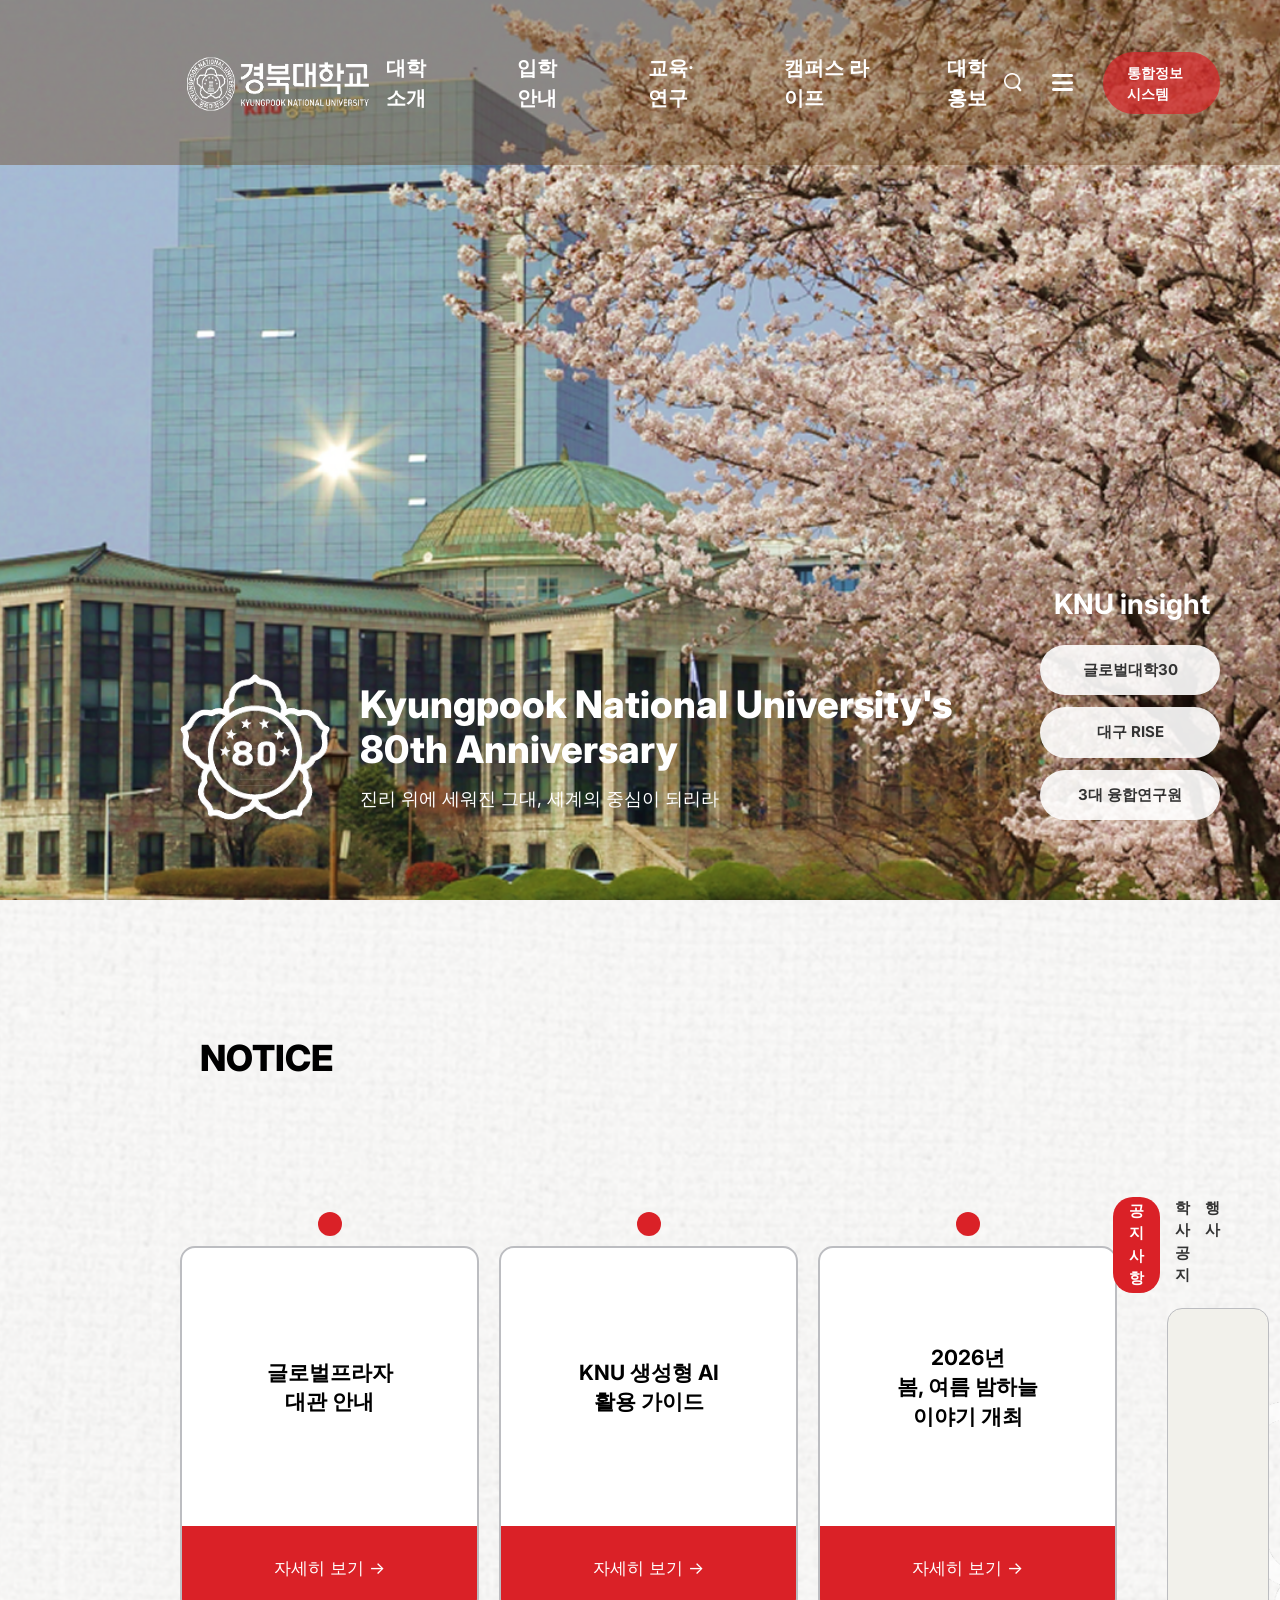
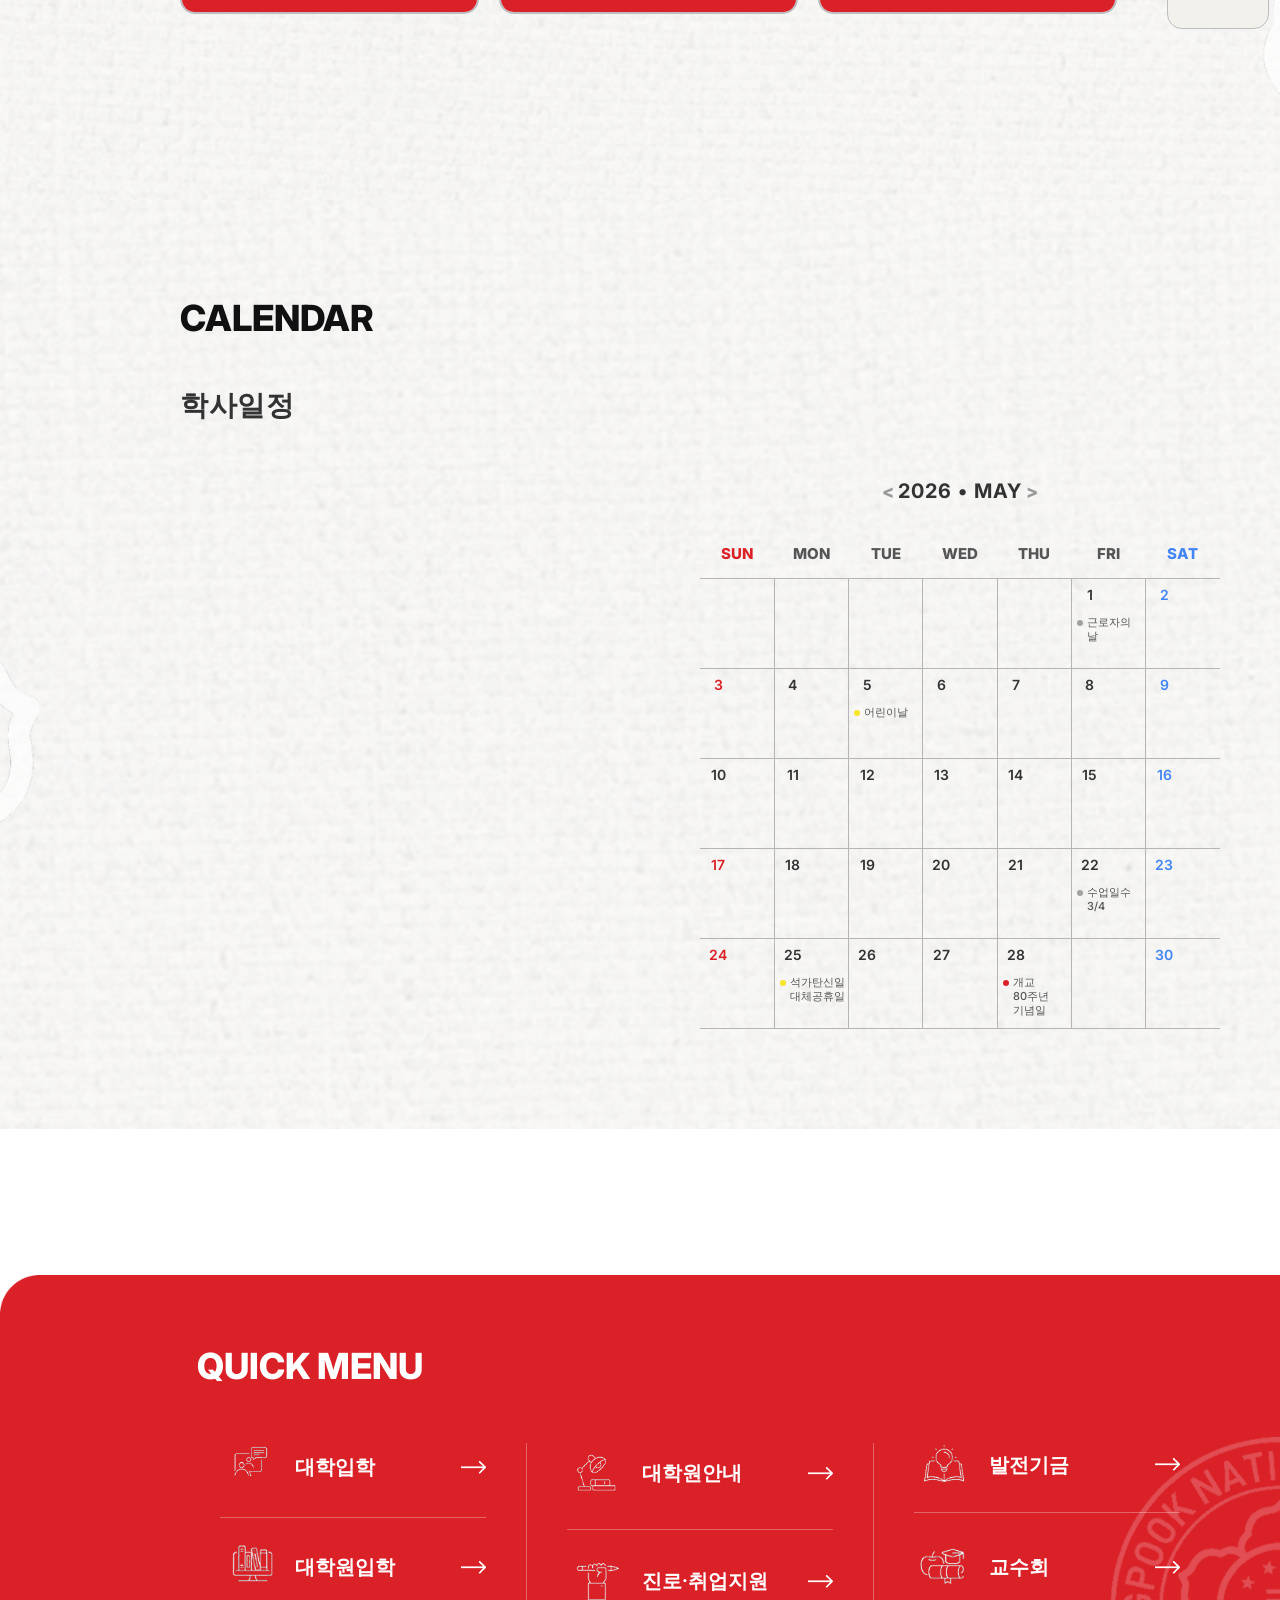
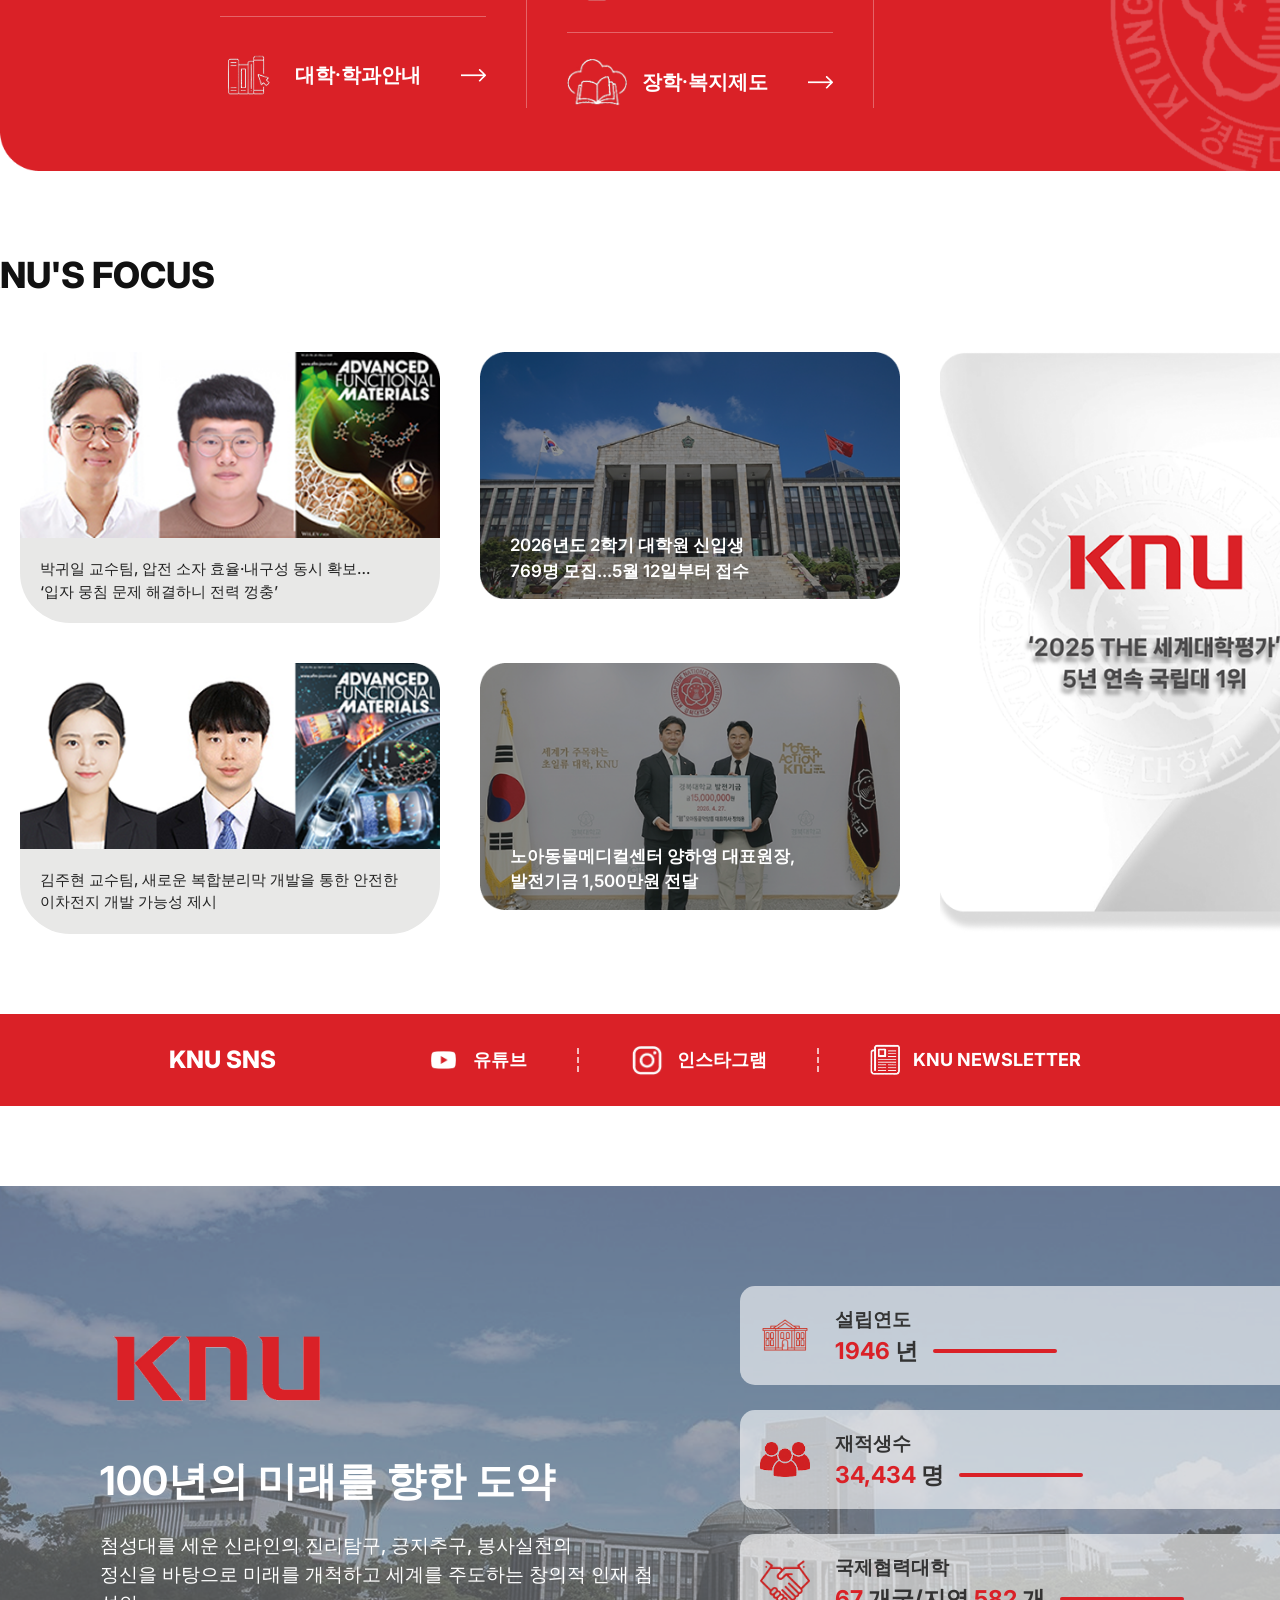
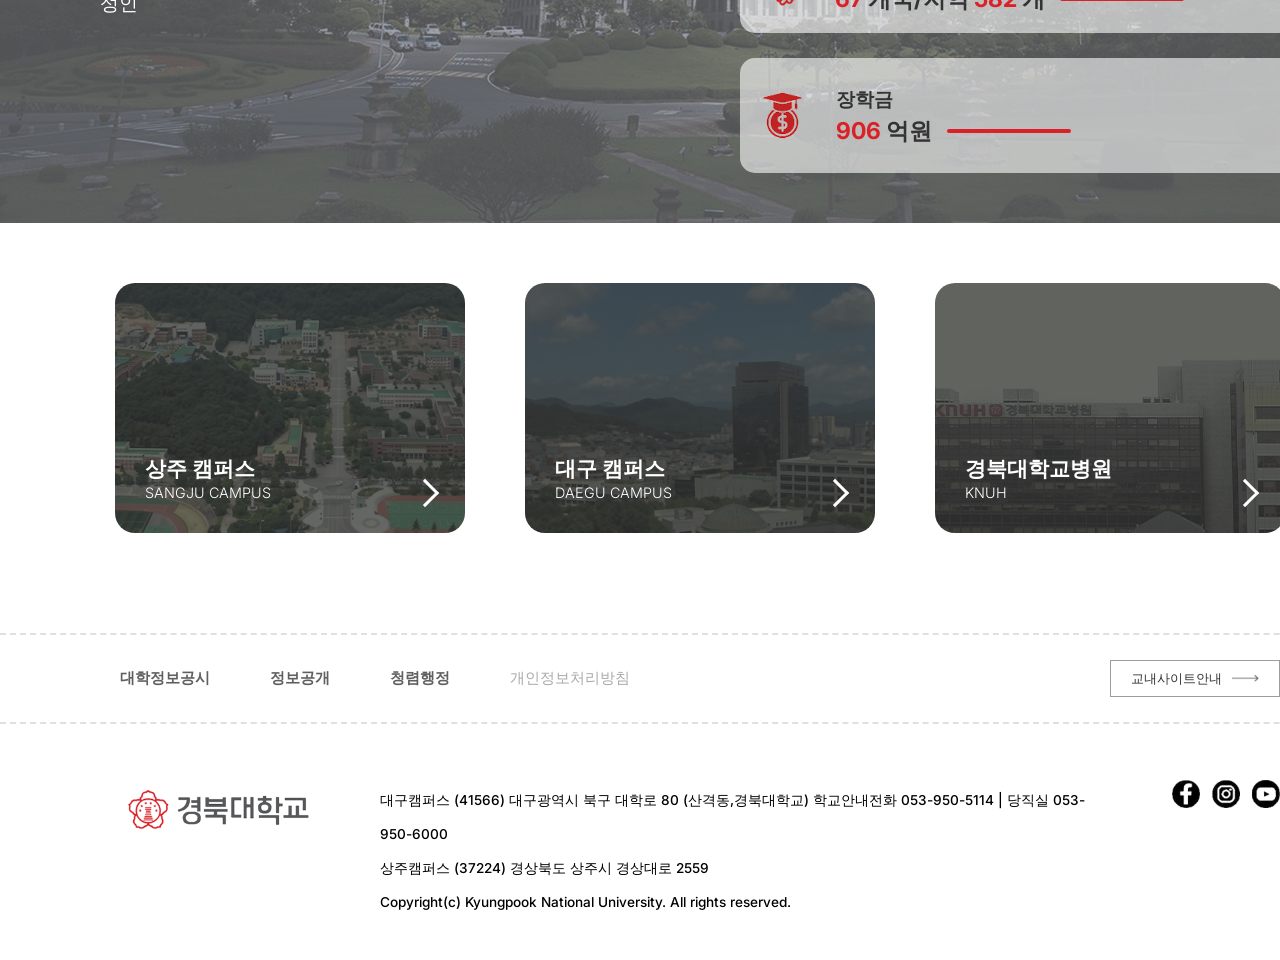
==== commit 50b2ff6f: "dd" ====
--- a/index.html
+++ b/index.html
@@ -39,7 +39,7 @@
           <div class="util">
             <button class="btn-icon"><img src="images/main_icon1.png" alt="돋보기"></button>
             <button class="btn-icon"><img src="images/main_icon2.png" alt="전체보기"></button>
-            <a href="https://appfn.knu.ac.kr/login.knu?agentId=4" class="btn-red">통합정보시스템</a>
+            <a href="https://appfn.knu.ac.kr/login.knu?agentId=4" class="btn-red" target="_blank">통합정보시스템</a>
           </div>
         </div>
       </header>
@@ -368,21 +368,21 @@
         <h2 class="sns-title">KNU SNS</h2>
 
         <div class="sns-links">
-          <a href="https://www.youtube.com/c/knu%EA%B2%BD%EB%B6%81%EB%8C%80%ED%95%99%EA%B5%90" class="sns-item">
+          <a href="https://www.youtube.com/c/knu%EA%B2%BD%EB%B6%81%EB%8C%80%ED%95%99%EA%B5%90" class="sns-item" target="_blank" rel="noopener noreferrer">
             <img src="images/sns_icon_you.png" alt="유튜브">
             <span>유튜브</span>
           </a>
 
           <span class="divider"></span>
 
-          <a href="https://www.instagram.com/knuofficial/" class="sns-item">
+          <a href="https://www.instagram.com/knuofficial/" class="sns-item" target="_blank" rel="noopener noreferrer">
             <img src="images/sns_icon_insta.png" alt="인스타그램">
             <span>인스타그램</span>
           </a>
 
           <span class="divider"></span>
 
-          <a href="https://www.knu.ac.kr/wbbs/wbbs/bbs/btin/list.action?bbs_cde=28&menu_idx=214" class="sns-item">
+          <a href="https://www.knu.ac.kr/wbbs/wbbs/bbs/btin/list.action?bbs_cde=28&menu_idx=214" class="sns-item" target="_blank" rel="noopener noreferrer">
             <img src="images/sns_icon_news.png" alt="뉴스레터">
             <span>KNU NEWSLETTER</span>
           </a>
@@ -508,9 +508,9 @@
             <p class="copyright">Copyright(c) Kyungpook National University. All rights reserved.</p>
           </div>
           <div class="footer-sns">
-            <a href="https://www.facebook.com/knuofficial1946"><img src="images/footer_facebook.png"></a>
-            <a href="https://www.instagram.com/knuofficial/"><img src="images/footer_insta.png"></a>
-            <a href="https://www.youtube.com/channel/UCzwooQuzcU_uBSEMX3G7cDw"><img src="images/footer_youtube.png"></a>
+            <a href="https://www.facebook.com/knuofficial1946" target="_blank" rel="noopener noreferrer"><img src="images/footer_facebook.png"></a>
+            <a href="https://www.instagram.com/knuofficial/" target="_blank" rel="noopener noreferrer"><img src="images/footer_insta.png"></a>
+            <a href="https://www.youtube.com/channel/UCzwooQuzcU_uBSEMX3G7cDw" target="_blank" rel="noopener noreferrer"><img src="images/footer_youtube.png"></a>
           </div>
         </div>
       </div>
--- a/css/main.css
+++ b/css/main.css
@@ -176,7 +176,20 @@
 
 /* 3 */
 .notice{
+  min-height: 100vh;
   padding: 100px 0;
+  display: flex;
+  align-items: center;
+  background-image: url(../images/notice_bg.png);
+  background-size: cover;
+  background-position: center;
+  background-repeat: no-repeat;
+  box-sizing: border-box;
+}
+
+.notice > .inner{
+  width: 100%;
+  transform: translateY(-45px);
 }
 
 .sec-title{
@@ -334,11 +347,19 @@
 
 .bg-section{
   width: 100%;
+  min-height: 100vh;
   padding: 100px 0;
+  display: flex;
+  align-items: center;
   background-image: url(../images/calendar_bg.png);
   background-size: cover;
   background-position: center;
   background-repeat: no-repeat;
+  box-sizing: border-box;
+}
+
+.bg-section > .inner{
+  width: 100%;
 }
 
 .cal-top {
